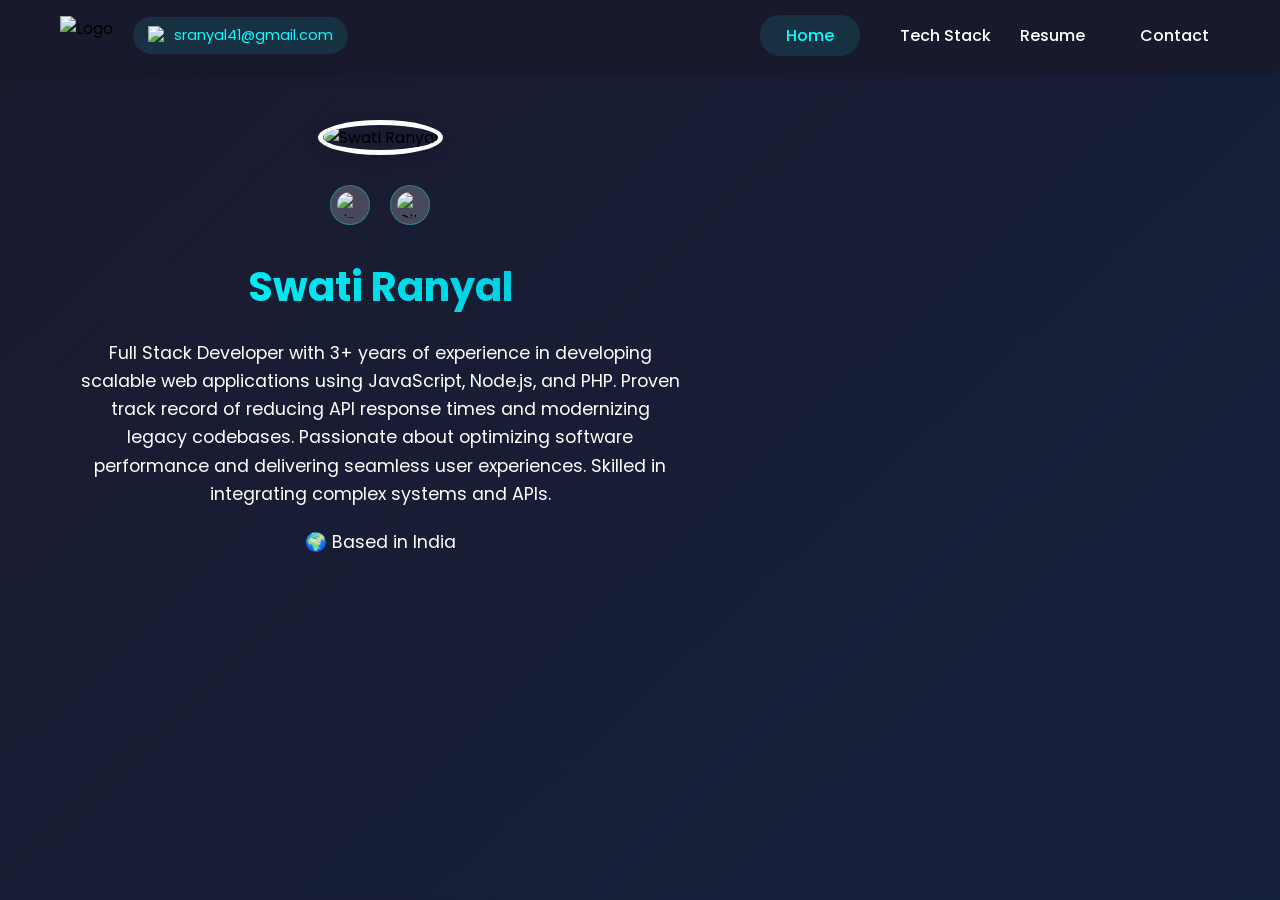
==== index.html @ 7e81e937 "Adding more page to portfolio" ====
<!DOCTYPE html>
<html lang="en">

<head>
    <meta charset="UTF-8">
    <meta name="viewport" content="width=device-width, initial-scale=1.0">
    <title>Swati Ranyal - Full Stack Developer</title>
    <script src="https://cdn.jsdelivr.net/particles.js/2.0.0/particles.min.js"></script>
    <link href="https://fonts.googleapis.com/css2?family=Poppins:wght@300;400;500;600;700&display=swap"
        rel="stylesheet">
    <style>
        * {
            margin: 0;
            padding: 0;
            box-sizing: border-box;
            font-family: 'Poppins', sans-serif;
        }

        #particles-js {
            position: fixed;
            width: 100%;
            height: 100%;
            top: 0;
            left: 0;
            z-index: -1;
            background: linear-gradient(137deg, #1a1a2e, #16213e);
        }

        .container {
            max-width: 1200px;
            margin: 0 auto;
            padding: 0 20px;
            width: 100%;
            display: flex;
            justify-content: space-between;
            align-items: center;
        }

        .header {
            display: flex;
            justify-content: space-between;
            align-items: center;
            padding: 15px 0;
            box-shadow: 0 2px 10px rgba(0,0,0,0.2);
            background: rgba(26, 26, 46, 0.95);
            position: fixed;
            width: 100%;
            top: 0;
            z-index: 1000;
            backdrop-filter: blur(10px);
        }

        .header-left {
            display: flex;
            align-items: center;
            gap: 20px;
        }

        .header-left .logo-container {
            display: flex;
            align-items: center;
        }

        .header-left .logo-container img {
            height: 40px;
            transition: transform 0.3s ease;
        }

        .header-left .logo-container img:hover {
            transform: scale(1.05);
        }

        .header-left .email-container {
            display: flex;
            align-items: center;
            gap: 10px;
            padding: 8px 15px;
            background: rgba(0, 255, 255, 0.1);
            border-radius: 20px;
            transition: all 0.3s ease;
        }

        .header-left .email-container:hover {
            background: rgba(0, 255, 255, 0.2);
        }

        .header-left .email-container p {
            color: #00ffff;
            font-size: 0.9em;
        }

        .header-right {
            display: flex;
            gap: 20px;
        }

        .header-right a {
            text-decoration: none;
            color: #ffffff;
            font-weight: 500;
            padding: 8px 20px;
            border-radius: 20px;
            transition: all 0.3s ease;
            position: relative;
            white-space: nowrap;
            width: 100px;
            text-align: center;
            font-size: 1em;
            flex: 1;
        }

        .header-right a:hover {
            color: #00ffff;
            background: rgba(0, 255, 255, 0.1);
        }

        .header-right a.active {
            color: #00ffff;
            background: rgba(0, 255, 255, 0.1);
        }

        .main-content {
            margin-top: 100px;
            display: flex;
            flex-direction: column;
            align-items: center;
            min-height: calc(100vh - 100px);
            padding: 20px;
        }

        .profile-section {
            text-align: center;
            max-width: 800px;
            margin-bottom: 50px;
        }

        .profile-image {
            width: 250px;
            height: 250px;
            border-radius: 50%;
            object-fit: cover;
            margin-bottom: 30px;
            border: 5px solid #fff;
            box-shadow: 0 5px 15px rgba(0, 0, 0, 0.1);
            transition: transform 0.3s ease;
        }

        .profile-image:hover {
            transform: scale(1.05);
        }

        .social-links {
            display: flex;
            gap: 20px;
            margin-bottom: 30px;
            justify-content: center;
        }

        .social-links img {
            width: 40px;
            height: 40px;
            cursor: pointer;
            transition: all 0.3s ease;
            padding: 8px;
            border-radius: 50%;
            border: 1px solid rgba(0, 255, 255, 0.3);
            object-fit: contain;
            background: rgba(255, 255, 255, 0.1);
        }

        /* Specific styling for LinkedIn icon */
        .social-links img[alt="LinkedIn"] {
            background: rgba(255, 255, 255, 0.2);
            padding: 6px;
        }

        /* Specific styling for GitHub icon */
        .social-links img[alt="GitHub"] {
            background: rgba(255, 255, 255, 0.2);
            padding: 6px;
        }

        .social-links img:hover {
            transform: scale(1.1);
            border-color: #00ffff;
            background: rgba(0, 255, 255, 0.2);
            box-shadow: 0 0 15px rgba(0, 255, 255, 0.3);
        }

        .bio {
            max-width: 600px;
            line-height: 1.6;
            margin: 0 auto;
        }

        .bio h1 {
            font-size: 2.5em;
            margin-bottom: 20px;
            color: #ffffff;
            background: linear-gradient(45deg, #00ffff, #00bcd4);
            -webkit-background-clip: text;
            -webkit-text-fill-color: transparent;
        }

        .bio p {
            font-size: 1.1em;
            color: #ffffff;
            margin-bottom: 20px;
        }

        .skills-section {
            width: 100%;
            max-width: 1200px;
            padding: 40px 0;
            background: rgba(26, 26, 46, 0.9);
            border-radius: 20px;
            box-shadow: 0 5px 15px rgba(0,0,0,0.2);
        }

        .skills-section h2 {
            text-align: center;
            font-size: 2em;
            margin-bottom: 30px;
            color: #ffffff;
            background: linear-gradient(45deg, #00ffff, #00bcd4);
            -webkit-background-clip: text;
            -webkit-text-fill-color: transparent;
        }

        .tech-stack-list {
            display: grid;
            grid-template-columns: repeat(auto-fit, minmax(150px, 1fr));
            gap: 20px;
            margin-top: 30px;
            padding: 0 20px;
        }

        .tech-category {
            background: rgba(255, 255, 255, 0.1);
            border-radius: 15px;
            padding: 25px;
            box-shadow: 0 5px 15px rgba(0,0,0,0.2);
            transition: all 0.3s ease;
            border: 1px solid rgba(0, 255, 255, 0.3);
        }

        .tech-category:hover {
            transform: translateY(-5px);
            border-color: #00ffff;
        }

        .tech-category h3 {
            color: #00ffff;
            font-size: 1.2em;
            margin-bottom: 20px;
            text-align: center;
            position: relative;
            padding-bottom: 10px;
        }

        .tech-item {
            display: flex;
            align-items: center;
            gap: 15px;
            padding: 12px;
            background: rgba(255, 255, 255, 0.1);
            border-radius: 10px;
            margin-bottom: 10px;
            transition: all 0.3s ease;
            border: 1px solid rgba(0, 255, 255, 0.3);
        }

        .tech-item:hover {
            transform: translateX(5px);
            border-color: #00ffff;
            background: rgba(0, 255, 255, 0.1);
        }

        .tech-item img {
            width: 30px;
            height: 30px;
            object-fit: contain;
        }

        .tech-item p {
            margin: 0;
            font-size: 0.9em;
            color: #ffffff;
            font-weight: 500;
        }

        .section-title {
            text-align: center;
            font-size: 2em;
            margin-bottom: 30px;
            color: #ffffff;
            background: linear-gradient(45deg, #00ffff, #00bcd4);
            -webkit-background-clip: text;
            -webkit-text-fill-color: transparent;
        }

        .featured-projects {
            width: 100%;
            max-width: 1200px;
            padding: 40px 0;
            margin-top: 50px;
        }

        .projects-grid {
            display: grid;
            grid-template-columns: repeat(auto-fit, minmax(300px, 1fr));
            gap: 30px;
            padding: 0 20px;
        }

        .project-card {
            background: rgba(26, 26, 46, 0.9);
            border-radius: 15px;
            overflow: hidden;
            box-shadow: 0 3px 10px rgba(0,0,0,0.2);
            transition: transform 0.3s ease;
            border: 1px solid rgba(0, 255, 255, 0.3);
        }

        .project-card:hover {
            transform: translateY(-5px);
        }

        .project-image {
            width: 100%;
            height: 200px;
            object-fit: cover;
        }

        .project-content {
            padding: 20px;
        }

        .project-content h3 {
            margin-bottom: 10px;
            color: #00ffff;
        }

        .project-content p {
            color: #ffffff;
            margin-bottom: 15px;
            font-size: 0.9em;
        }

        .project-tags {
            display: flex;
            flex-wrap: wrap;
            gap: 10px;
            margin-bottom: 15px;
        }

        .project-tag {
            background: rgba(0, 255, 255, 0.1);
            color: #00ffff;
            padding: 5px 10px;
            border-radius: 15px;
            font-size: 0.8em;
        }

        .project-links {
            display: flex;
            gap: 15px;
        }

        .project-links a {
            text-decoration: none;
            color: #00ffff;
            font-size: 0.9em;
            display: flex;
            align-items: center;
            gap: 5px;
        }

        .contact-section {
            width: 100%;
            max-width: 1200px;
            padding: 40px 0;
            margin-top: 50px;
            background: rgba(26, 26, 46, 0.9);
            border-radius: 20px;
            box-shadow: 0 5px 15px rgba(0,0,0,0.2);
        }

        .contact-form {
            max-width: 600px;
            margin: 0 auto;
            padding: 0 20px;
        }

        .form-group {
            margin-bottom: 20px;
        }

        .form-group label {
            display: block;
            margin-bottom: 5px;
            color: #ffffff;
        }

        .form-group input,
        .form-group textarea {
            width: 100%;
            padding: 10px;
            border: 1px solid rgba(0, 255, 255, 0.3);
            border-radius: 5px;
            font-family: 'Poppins', sans-serif;
            background: rgba(255, 255, 255, 0.1);
            color: #ffffff;
        }

        .form-group input:focus,
        .form-group textarea:focus {
            outline: none;
            border-color: #00ffff;
            background: rgba(255, 255, 255, 0.15);
        }

        .submit-btn {
            background: linear-gradient(45deg, #007bff, #00bcd4);
            color: white;
            border: none;
            padding: 12px 30px;
            border-radius: 25px;
            cursor: pointer;
            font-size: 1em;
            transition: transform 0.3s ease;
        }

        .submit-btn:hover {
            transform: translateY(-2px);
        }

        .resume-section {
            text-align: center;
            margin-top: 50px;
            padding: 20px;
        }

        .resume-btn {
            display: inline-flex;
            align-items: center;
            gap: 10px;
            background: linear-gradient(45deg, #00ffff, #00bcd4);
            color: #1a1a2e;
            text-decoration: none;
            padding: 12px 30px;
            border-radius: 25px;
            font-weight: 500;
            transition: transform 0.3s ease;
        }

        .resume-btn:hover {
            transform: translateY(-2px);
        }

        @media (max-width: 768px) {
            .header {
                padding: 10px 0;
            }

            .container {
                padding: 0 10px;
            }

            .header-left .email-container {
                display: none;
            }

            .header-right {
                gap: 10px;
            }

            .header-right a {
                padding: 6px 15px;
                font-size: 0.9em;
            }

            .main-content {
                flex-direction: column;
                text-align: center;
                margin-top: 80px;
            }

            .profile-section {
                padding: 20px;
            }

            .profile-image {
                width: 200px;
                height: 200px;
            }

            .social-links {
                justify-content: center;
            }

            .bio {
                margin: 0 auto;
            }

            .projects-grid {
                grid-template-columns: 1fr;
            }

            .tech-stack-list {
                grid-template-columns: repeat(auto-fit, minmax(120px, 1fr));
                gap: 15px;
            }

            .tech-category {
                padding: 15px;
            }

            .tech-item {
                padding: 8px;
            }

            .tech-item img {
                width: 25px;
                height: 25px;
            }
        }
    </style>
</head>

<body>
    <div id="particles-js"></div>

    <header class="header">
        <div class="container">
            <div class="header-left">
                <div class="logo-container">
                    <img src="images/download.jpeg" alt="Logo">
                </div>
                <div class="email-container">
                    <img src="images/chat.png" style="height: 20px;">
                    <p>sranyal41@gmail.com</p>
                </div>
            </div>
            <div class="header-right">
                <a href="./index.html" class="active">Home</a>
                <a href="./techStack.html">Tech Stack</a>
                <a href="./experience.html">Resume</a>
                <a href="./contact.html">Contact</a>
            </div>
        </div>
    </header>

    <main class="container">
        <div class="main-content">
            <div class="profile-section">
                <img src="images/swati.jpeg" alt="Swati Ranyal" class="profile-image">
                <div class="social-links">
                    <img src="images/linkedin.png"
                        onclick="window.open('https://www.linkedin.com/in/swati-ranyal-841752237', '_blank', 'noopener,noreferrer')"
                        alt="LinkedIn">
                    <img src="images/github.png"
                        onclick="window.open('https://github.com/swatiranyalsharma', '_blank', 'noopener,noreferrer')"
                        alt="GitHub">
                </div>
                <div class="bio">
                    <h1>Swati Ranyal</h1>
                    <p>Full Stack Developer with 3+ years of experience in developing scalable web applications using
                        JavaScript, Node.js, and PHP. Proven track record of reducing API response times and modernizing
                        legacy codebases. Passionate about optimizing software performance and delivering seamless user
                        experiences. Skilled in integrating complex systems and APIs.</p>
                    <p>🌍 Based in India</p>
                </div>
            </div>
        </div>
    </main>

    <script>
        particlesJS("particles-js", {
            particles: {
                number: {
                    value: 80,
                    density: {
                        enable: true,
                        value_area: 800
                    }
                },
                color: {
                    value: "#00ffff"
                },
                shape: {
                    type: "circle"
                },
                opacity: {
                    value: 0.5
                },
                size: {
                    value: 3
                },
                line_linked: {
                    enable: true,
                    distance: 150,
                    color: "#00ffff",
                    opacity: 0.2,
                    width: 1
                },
                move: {
                    enable: true,
                    speed: 2
                }
            }
        });
    </script>
</body>

</html>
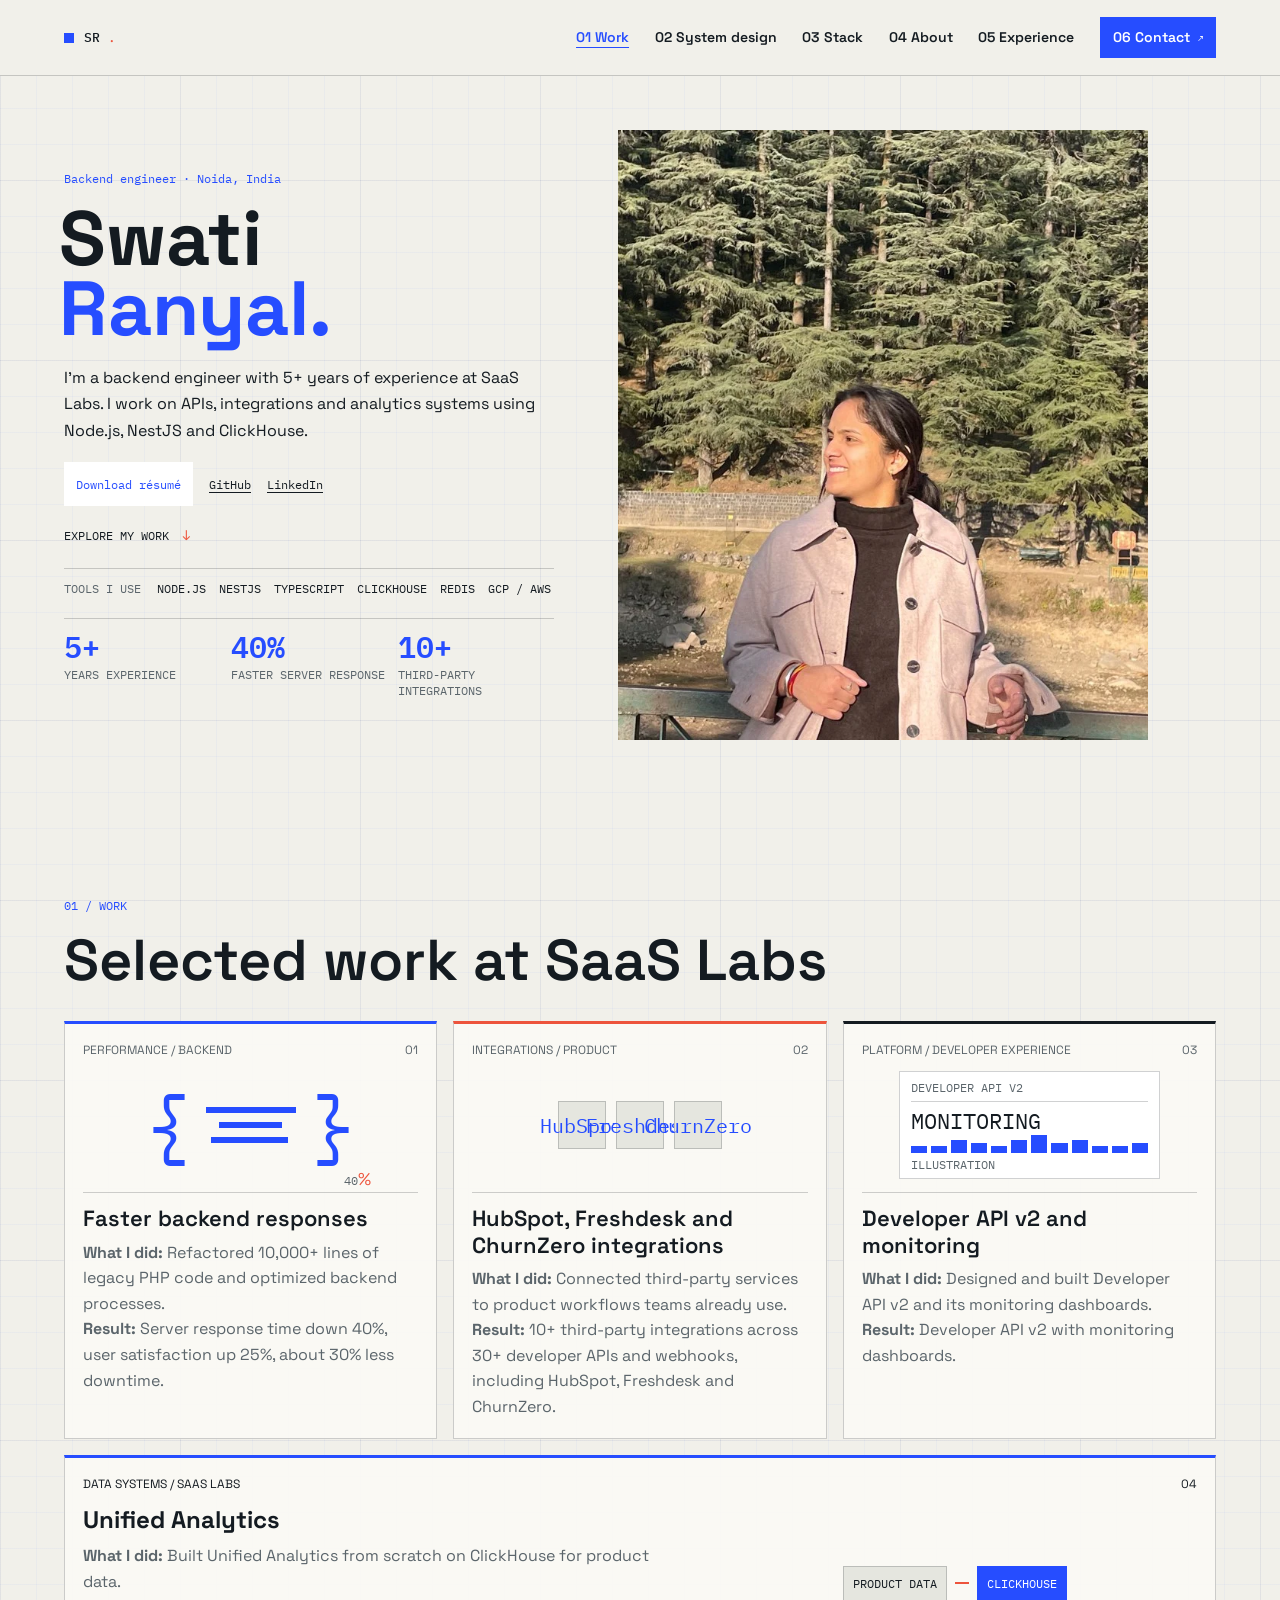
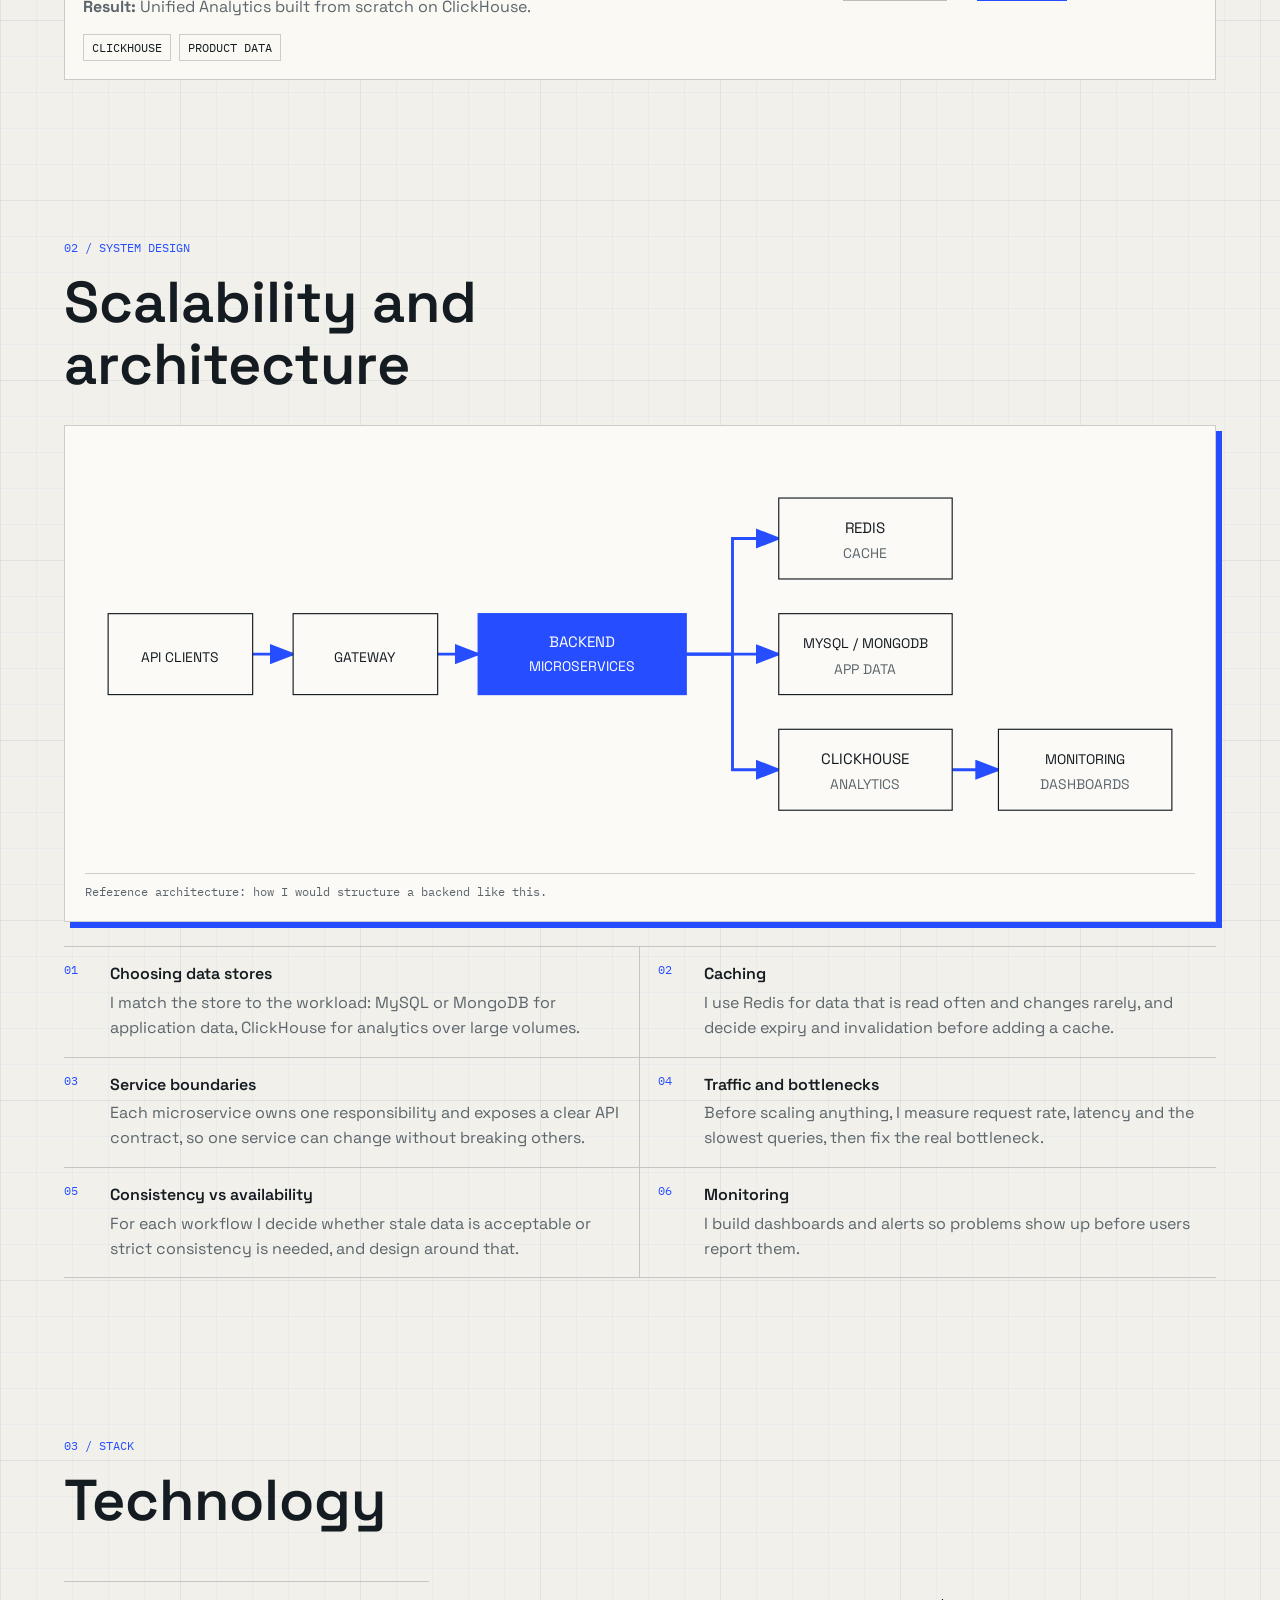
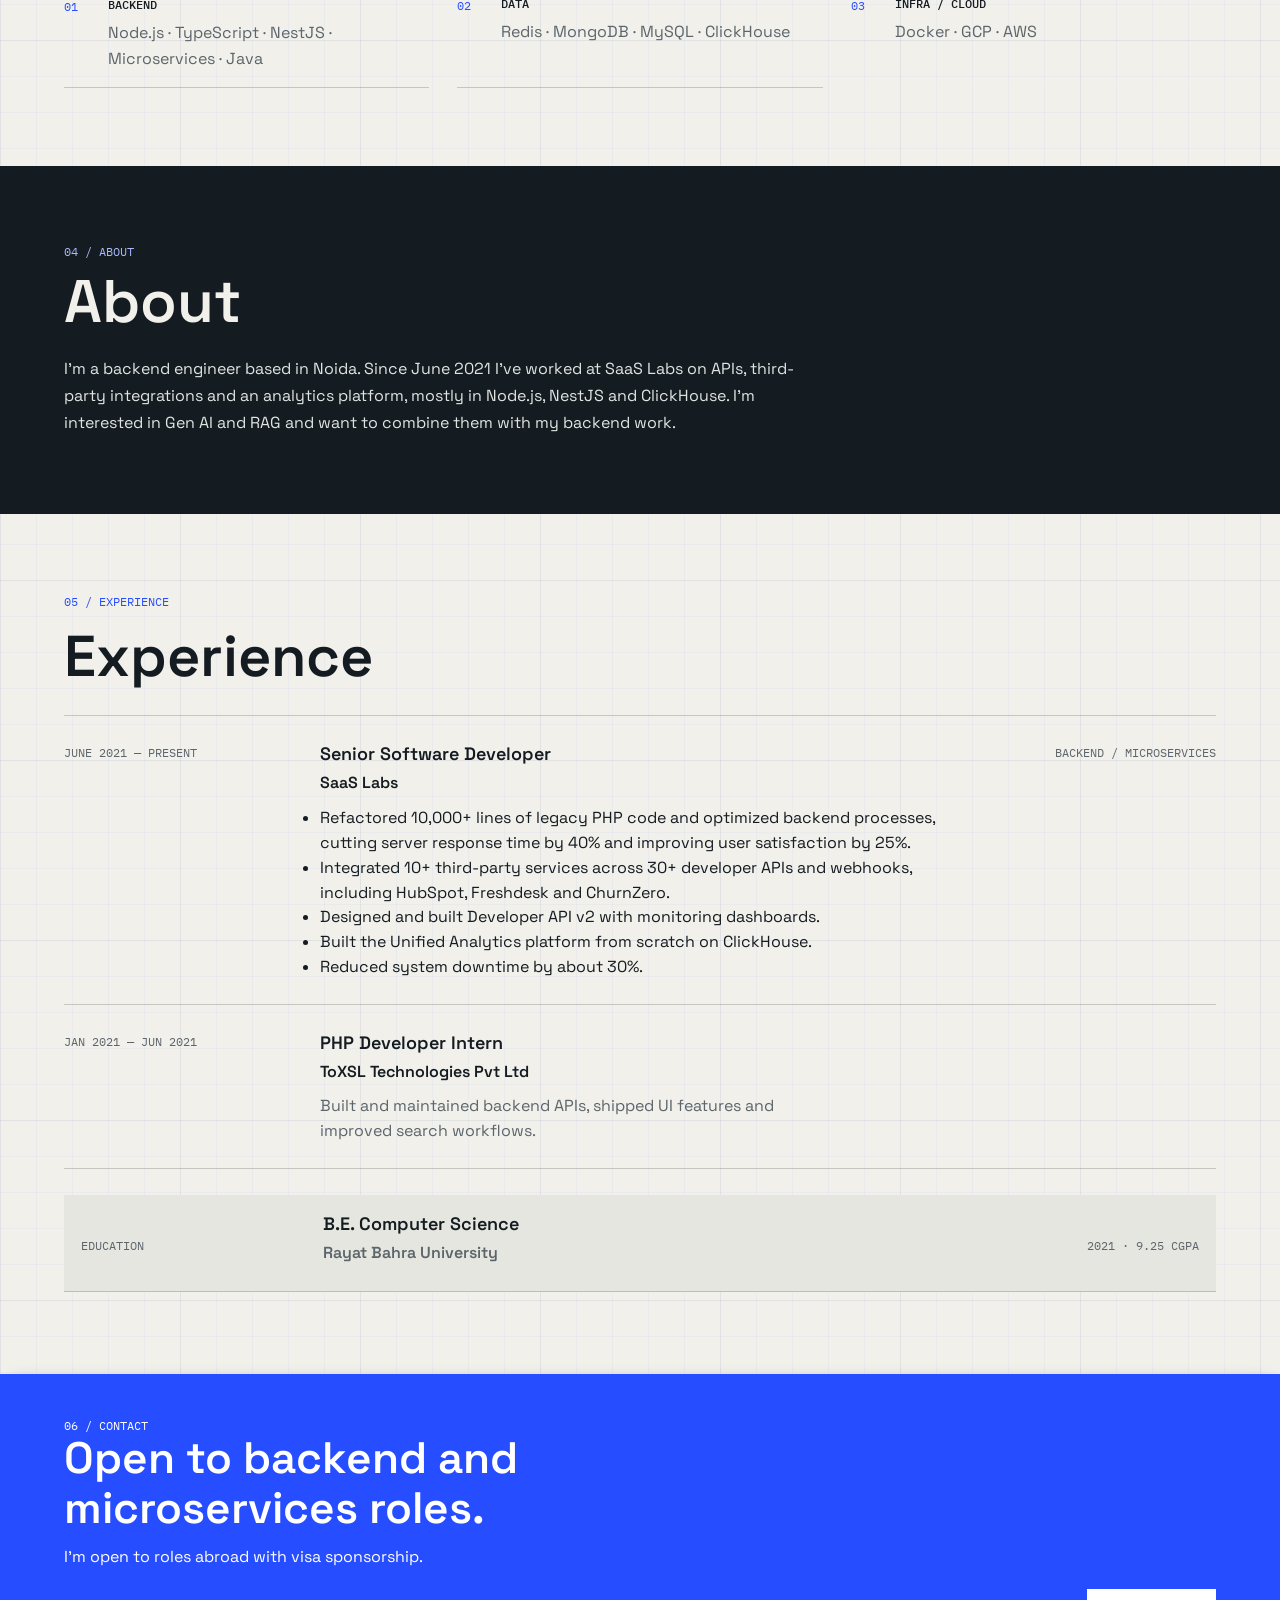
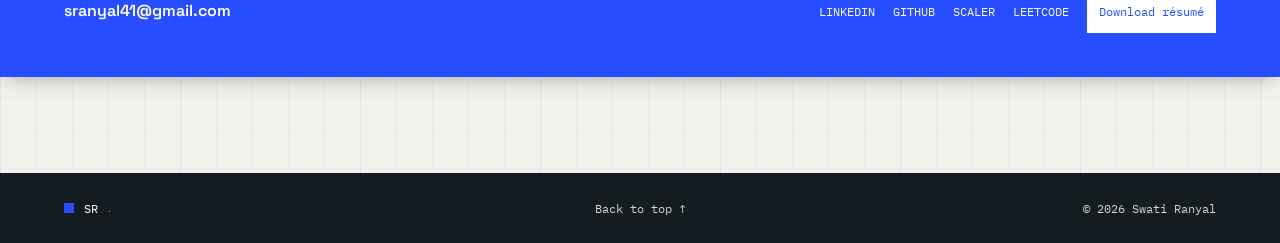
==== commit 4d599f11: "portfolio updated" ====
--- a/index.html
+++ b/index.html
@@ -4,10 +4,59 @@
 <head>
     <meta charset="UTF-8">
     <meta name="viewport" content="width=device-width, initial-scale=1.0">
-    <title>Swati Ranyal - Full Stack Developer</title>
-    <script src="https://cdn.jsdelivr.net/particles.js/2.0.0/particles.min.js"></script>
-    <link href="https://fonts.googleapis.com/css2?family=Poppins:wght@300;400;500;600;700&display=swap"
-        rel="stylesheet">
+        <title>Swati Ranyal | Backend Engineer</title>
+        <meta name="description" content="I'm a backend engineer with 5+ years of experience at SaaS Labs. I work on APIs, integrations and analytics systems using Node.js, NestJS and ClickHouse.">
+        <link rel="canonical" href="https://swatiranyalsharma.github.io/">
+        <!-- TODO: add deployed URL. -->
+        <link rel="icon" href="favicon.svg" type="image/svg+xml">
+        <meta property="og:type" content="website">
+        <meta property="og:title" content="Swati Ranyal | Backend Engineer">
+        <meta property="og:description" content="I'm a backend engineer with 5+ years of experience at SaaS Labs. I work on APIs, integrations and analytics systems using Node.js, NestJS and ClickHouse.">
+        <meta property="og:url" content="https://swatiranyalsharma.github.io/">
+        <meta property="og:image" content="https://swatiranyalsharma.github.io/og.png">
+        <meta property="og:image:width" content="800">
+        <meta property="og:image:height" content="800">
+        <meta property="og:image:alt" content="Swati Ranyal in Noida, India">
+        <meta name="twitter:card" content="summary_large_image">
+        <meta name="twitter:title" content="Swati Ranyal | Backend Engineer">
+        <meta name="twitter:description" content="Backend engineer with 5+ years of experience at SaaS Labs.">
+        <meta name="twitter:image" content="https://swatiranyalsharma.github.io/og.png">
+        <link rel="preconnect" href="https://fonts.googleapis.com">
+        <link rel="preconnect" href="https://fonts.gstatic.com" crossorigin>
+        <link href="https://fonts.googleapis.com/css2?family=IBM+Plex+Mono:wght@400;500&family=Space+Grotesk:wght@400;500;600;700&display=swap" rel="stylesheet">
+        <script type="application/ld+json">
+        {
+            "@context": "https://schema.org",
+            "@type": "Person",
+            "name": "Swati Ranyal",
+            "jobTitle": "Senior Software Developer",
+            "email": "sranyal41@gmail.com",
+            "url": "https://swatiranyalsharma.github.io/",
+            "address": {
+                "@type": "PostalAddress",
+                "addressLocality": "Noida",
+                "addressCountry": "IN"
+            },
+            "worksFor": {
+                "@type": "Organization",
+                "name": "SaaS Labs"
+            },
+            "alumniOf": {
+                "@type": "CollegeOrUniversity",
+                "name": "Rayat Bahra University"
+            },
+            "knowsAbout": [
+                "Node.js", "TypeScript", "NestJS", "Microservices", "Redis",
+                "MongoDB", "MySQL", "ClickHouse", "Docker", "GCP", "AWS", "Java"
+            ],
+            "sameAs": [
+                "https://www.linkedin.com/in/swati-ranyal/",
+                "https://github.com/swatiranyalsharma",
+                "https://www.scaler.com/academy/profile/5b6c4521b67a",
+                "https://leetcode.com/u/Swati_Ranyal/"
+            ]
+        }
+        </script>
     <style>
         * {
             margin: 0;
@@ -526,91 +575,154 @@
             }
         }
     </style>
+    <link rel="stylesheet" href="fieldnotes.css">
 </head>
 
-<body>
-    <div id="particles-js"></div>
-
-    <header class="header">
-        <div class="container">
-            <div class="header-left">
-                <div class="logo-container">
-                    <img src="images/download.jpeg" alt="Logo">
-                </div>
-                <div class="email-container">
-                    <img src="images/chat.png" style="height: 20px;">
-                    <p>sranyal41@gmail.com</p>
-                </div>
-            </div>
-            <div class="header-right">
-                <a href="./index.html" class="active">Home</a>
-                <a href="./techStack.html">Tech Stack</a>
-                <a href="./experience.html">Resume</a>
-                <a href="./contact.html">Contact</a>
-            </div>
+<body class="portfolio-page">
+    <a class="skip-link" href="#top">Skip to content</a>
+    <header class="site-header">
+        <div class="site-header-inner">
+            <a class="wordmark" href="#top" aria-label="Swati Ranyal, home">SR<span>.</span></a>
+            <nav class="site-nav" id="primary-nav" aria-label="Main navigation">
+                <a href="#work">01 Work</a>
+                <a href="#systems">02 System design</a>
+                <a href="#skills">03 Stack</a>
+                <a href="#about">04 About</a>
+                <a href="#experience">05 Experience</a>
+                <a class="nav-contact" href="#contact">06 Contact <span aria-hidden="true">↗</span></a>
+            </nav>
+            <button class="menu-toggle" type="button" aria-controls="primary-nav" aria-expanded="false" aria-label="Open navigation menu"><span class="menu-icon" aria-hidden="true"><i></i><i></i><i></i></span><span class="menu-label">Menu</span></button>
         </div>
     </header>
 
-    <main class="container">
-        <div class="main-content">
-            <div class="profile-section">
-                <img src="images/swati.jpeg" alt="Swati Ranyal" class="profile-image">
-                <div class="social-links">
-                    <img src="images/linkedin.png"
-                        onclick="window.open('https://www.linkedin.com/in/swati-ranyal-841752237', '_blank', 'noopener,noreferrer')"
-                        alt="LinkedIn">
-                    <img src="images/github.png"
-                        onclick="window.open('https://github.com/swatiranyalsharma', '_blank', 'noopener,noreferrer')"
-                        alt="GitHub">
-                </div>
-                <div class="bio">
-                    <h1>Swati Ranyal</h1>
-                    <p>Full Stack Developer with 3+ years of experience in developing scalable web applications using
-                        JavaScript, Node.js, and PHP. Proven track record of reducing API response times and modernizing
-                        legacy codebases. Passionate about optimizing software performance and delivering seamless user
-                        experiences. Skilled in integrating complex systems and APIs.</p>
-                    <p>🌍 Based in India</p>
-                </div>
+    <main id="top">
+        <section class="hero page-grid" aria-labelledby="hero-title">
+            <div class="hero-left">
+            <div class="hero-copy">
+                <p class="eyebrow hero-label">Backend engineer · Noida, India</p>
+                <h1 id="hero-title">Swati<br><span class="hero-accent">Ranyal.</span></h1>
+                <p class="hero-intro">I'm a backend engineer with 5+ years of experience at SaaS Labs. I work on APIs, integrations and analytics systems using Node.js, NestJS and ClickHouse.</p>
+                <div class="hero-profile-links"><a class="resume-button" href="./Swati_Ranyal_Resume_Backend_Java.pdf" download target="_blank" rel="noopener">Download résumé</a><a href="https://github.com/swatiranyalsharma" target="_blank" rel="noopener">GitHub</a><a href="https://www.linkedin.com/in/swati-ranyal/" target="_blank" rel="noopener">LinkedIn</a></div>
+                <!-- TODO: add resume.pdf to the site root. -->
+                <div class="hero-actions"><a class="secondary-action" href="#work">EXPLORE MY WORK <span aria-hidden="true">↓</span></a></div>
+                <div class="hero-tools"><span>TOOLS I USE</span><b>NODE.JS</b><b>NESTJS</b><b>TYPESCRIPT</b><b>CLICKHOUSE</b><b>REDIS</b><b>GCP / AWS</b></div>
+                <div class="hero-index" aria-label="Experience and results"><div><strong>5+</strong><span>YEARS EXPERIENCE</span></div><div><strong>40%</strong><span>FASTER SERVER RESPONSE</span></div><div><strong>10+</strong><span>THIRD-PARTY INTEGRATIONS</span></div></div>
             </div>
-        </div>
+            </div>
+            <div class="hero-aside">
+            <div class="hero-visual">
+                <picture>
+                    <source srcset="images/swati.webp" type="image/webp">
+                    <img class="portrait" src="images/swati.jpeg" alt="Swati Ranyal" width="800" height="800" fetchpriority="high" decoding="async">
+                </picture>
+            </div>
+            </div>
+        </section>
+
+        <section class="work-section section-wrap" id="work">
+            <div class="section-heading"><div><p class="eyebrow">01 / WORK</p><h2>Selected work at SaaS Labs</h2></div></div>
+            <div class="work-grid">
+                <article class="work-card work-card--lime">
+                    <div class="card-topline"><span>PERFORMANCE / BACKEND</span><span>01</span></div>
+                    <div class="api-art" aria-hidden="true"><span class="api-bracket">{</span><span class="api-lines"><i></i><i></i><i></i></span><span class="api-bracket">}</span><span class="api-speed">40<span>%</span></span></div>
+                    <div class="work-card-copy"><h3>Faster backend responses</h3><p><strong>What I did:</strong> Refactored 10,000+ lines of legacy PHP code and optimized backend processes.</p><p><strong>Result:</strong> Server response time down 40%, user satisfaction up 25%, about 30% less downtime.</p></div>
+                    <!-- TODO: add the specific problem statement. -->
+                    <!-- TODO: add real scale numbers (requests/sec, data volume, latency before/after, number of services). -->
+                </article>
+                <article class="work-card work-card--coral">
+                    <div class="card-topline"><span>INTEGRATIONS / PRODUCT</span><span>02</span></div>
+                    <div class="integration-art" aria-label="HubSpot, Freshdesk and ChurnZero"><span class="integration-chip">HubSpot</span><span class="integration-chip">Freshdesk</span><span class="integration-chip">ChurnZero</span></div>
+                    <div class="work-card-copy"><h3>HubSpot, Freshdesk and ChurnZero integrations</h3><p><strong>What I did:</strong> Connected third-party services to product workflows teams already use.</p><p><strong>Result:</strong> 10+ third-party integrations across 30+ developer APIs and webhooks, including HubSpot, Freshdesk and ChurnZero.</p></div>
+                    <!-- TODO: add the specific problem statement. -->
+                    <!-- TODO: add real scale numbers (requests/sec, data volume, latency before/after, number of services). -->
+                </article>
+                <article class="work-card work-card--ink">
+                    <div class="card-topline"><span>PLATFORM / DEVELOPER EXPERIENCE</span><span>03</span></div>
+                    <div class="monitor-art" aria-hidden="true"><div class="monitor-window"><span>DEVELOPER API V2</span><b>MONITORING</b><div class="monitor-bars"><i></i><i></i><i></i><i></i><i></i><i></i><i></i><i></i><i></i><i></i><i></i><i></i></div><small>ILLUSTRATION</small></div></div>
+                    <div class="work-card-copy"><h3>Developer API v2 and monitoring</h3><p><strong>What I did:</strong> Designed and built Developer API v2 and its monitoring dashboards.</p><p><strong>Result:</strong> Developer API v2 with monitoring dashboards.</p></div>
+                    <!-- TODO: add the specific problem statement. -->
+                    <!-- TODO: add real scale numbers (requests/sec, data volume, latency before/after, number of services). -->
+                </article>
+                <article class="featured-project">
+                    <div class="featured-head"><span>DATA SYSTEMS / SAAS LABS</span><span>04</span></div>
+                    <div class="featured-copy"><h3>Unified Analytics</h3><p><strong>What I did:</strong> Built Unified Analytics from scratch on ClickHouse for product data.</p><p><strong>Result:</strong> Unified Analytics built from scratch on ClickHouse.</p><div class="work-tags"><span>CLICKHOUSE</span><span>PRODUCT DATA</span></div></div>
+                    <div class="analytics-flow" aria-label="Illustration of product data and ClickHouse"><span>PRODUCT DATA</span><i></i><b>CLICKHOUSE</b></div>
+                    <!-- TODO: add the specific problem statement. -->
+                    <!-- TODO: add real scale numbers (requests/sec, data volume, latency before/after, number of services). -->
+                </article>
+            </div>
+        </section>
+
+        <section class="architecture-section section-wrap" id="systems" aria-labelledby="systems-title">
+            <div class="section-heading"><div><p class="eyebrow">02 / SYSTEM DESIGN</p><h2 id="systems-title">Scalability and architecture</h2></div></div>
+            <figure class="architecture-figure">
+                <svg class="architecture-diagram" viewBox="0 0 960 360" role="img" aria-labelledby="architecture-title architecture-desc">
+                    <title id="architecture-title">Reference backend system design</title>
+                    <desc id="architecture-desc">API clients pass through a gateway to backend microservices. Services connect to Redis, MySQL or MongoDB, and ClickHouse; ClickHouse feeds monitoring dashboards. Reference architecture, not a confirmed production topology.</desc>
+                    <defs><marker id="system-arrow" markerWidth="9" markerHeight="7" refX="8" refY="3.5" orient="auto"><path d="M0 0 L9 3.5 L0 7 Z" fill="#264dff"/></marker></defs>
+                    <g class="architecture-wide">
+                        <g fill="none" stroke="#264dff" stroke-width="2.5" marker-end="url(#system-arrow)"><path d="M145 180 H180"/><path d="M305 180 H340"/><path d="M520 180 H560 V80 H600"/><path d="M520 180 H600"/><path d="M520 180 H560 V280 H600"/><path d="M750 280 H790"/></g>
+                        <g font-family="IBM Plex Mono, monospace" text-anchor="middle">
+                            <rect x="20" y="145" width="125" height="70" fill="#fbfaf6" stroke="#141b21"/><text x="82" y="187" fill="#141b21" font-size="12">API CLIENTS</text>
+                            <rect x="180" y="145" width="125" height="70" fill="#fbfaf6" stroke="#141b21"/><text x="242" y="187" fill="#141b21" font-size="12">GATEWAY</text>
+                            <rect x="340" y="145" width="180" height="70" fill="#264dff" stroke="#264dff"/><text x="430" y="174" fill="#fff" font-size="13">BACKEND</text><text x="430" y="195" fill="#fff" font-size="12">MICROSERVICES</text>
+                            <rect x="600" y="45" width="150" height="70" fill="#fbfaf6" stroke="#141b21"/><text x="675" y="75" fill="#141b21" font-size="13">REDIS</text><text x="675" y="97" fill="#5b656b" font-size="12">CACHE</text>
+                            <rect x="600" y="145" width="150" height="70" fill="#fbfaf6" stroke="#141b21"/><text x="675" y="175" fill="#141b21" font-size="12">MYSQL / MONGODB</text><text x="675" y="197" fill="#5b656b" font-size="12">APP DATA</text>
+                            <rect x="600" y="245" width="150" height="70" fill="#fbfaf6" stroke="#141b21"/><text x="675" y="275" fill="#141b21" font-size="13">CLICKHOUSE</text><text x="675" y="297" fill="#5b656b" font-size="12">ANALYTICS</text>
+                            <rect x="790" y="245" width="150" height="70" fill="#fbfaf6" stroke="#141b21"/><text x="865" y="275" fill="#141b21" font-size="12">MONITORING</text><text x="865" y="297" fill="#5b656b" font-size="12">DASHBOARDS</text>
+                        </g>
+                    </g>
+                    <g class="architecture-compact" font-family="IBM Plex Mono, monospace" text-anchor="middle">
+                        <g fill="none" stroke="#264dff" stroke-width="3" marker-end="url(#system-arrow)"><path d="M460 40 H500"/><path d="M720 82 V90 H480 V92"/><path d="M480 162 V170 H240 V174"/><path d="M480 170 H720 V174"/><path d="M480 162 V250 H240 V256"/><path d="M460 291 H500"/></g>
+                        <rect x="20" y="10" width="440" height="72" fill="#fbfaf6" stroke="#141b21" stroke-width="2"/><text x="240" y="55" fill="#141b21" font-size="38">API CLIENTS</text>
+                        <rect x="500" y="10" width="440" height="72" fill="#fbfaf6" stroke="#141b21" stroke-width="2"/><text x="720" y="55" fill="#141b21" font-size="38">GATEWAY</text>
+                        <rect x="20" y="92" width="920" height="70" fill="#264dff" stroke="#264dff"/><text x="480" y="137" fill="#fff" font-size="38">BACKEND MICROSERVICES</text>
+                        <rect x="20" y="174" width="440" height="76" fill="#fbfaf6" stroke="#141b21" stroke-width="2"/><text x="240" y="208" fill="#141b21" font-size="38">REDIS</text><text x="240" y="236" fill="#5b656b" font-size="34">CACHE</text>
+                        <rect x="500" y="174" width="440" height="76" fill="#fbfaf6" stroke="#141b21" stroke-width="2"/><text x="720" y="208" fill="#141b21" font-size="38">MYSQL / MONGODB</text><text x="720" y="236" fill="#5b656b" font-size="34">APP DATA</text>
+                        <rect x="20" y="256" width="440" height="76" fill="#fbfaf6" stroke="#141b21" stroke-width="2"/><text x="240" y="289" fill="#141b21" font-size="38">CLICKHOUSE</text><text x="240" y="317" fill="#5b656b" font-size="34">ANALYTICS</text>
+                        <rect x="500" y="256" width="440" height="76" fill="#fbfaf6" stroke="#141b21" stroke-width="2"/><text x="720" y="289" fill="#141b21" font-size="34">MONITORING</text><text x="720" y="317" fill="#5b656b" font-size="34">DASHBOARDS</text>
+                    </g>
+                </svg>
+                <figcaption>Reference architecture: how I would structure a backend like this.</figcaption>
+            </figure>
+            <div class="architecture-notes">
+                <article><span>01</span><h3>Choosing data stores</h3><p>I match the store to the workload: MySQL or MongoDB for application data, ClickHouse for analytics over large volumes.</p></article>
+                <article><span>02</span><h3>Caching</h3><p>I use Redis for data that is read often and changes rarely, and decide expiry and invalidation before adding a cache.</p></article>
+                <article><span>03</span><h3>Service boundaries</h3><p>Each microservice owns one responsibility and exposes a clear API contract, so one service can change without breaking others.</p></article>
+                <article><span>04</span><h3>Traffic and bottlenecks</h3><p>Before scaling anything, I measure request rate, latency and the slowest queries, then fix the real bottleneck.</p></article>
+                <article><span>05</span><h3>Consistency vs availability</h3><p>For each workflow I decide whether stale data is acceptable or strict consistency is needed, and design around that.</p></article>
+                <article><span>06</span><h3>Monitoring</h3><p>I build dashboards and alerts so problems show up before users report them.</p></article>
+            </div>
+            <!-- TODO: add real scale numbers: requests/sec, data volume, latency before/after, number of services. -->
+        </section>
+
+        <section class="stack-section section-wrap" id="skills">
+            <div class="section-heading"><div><p class="eyebrow">03 / STACK</p><h2>Technology</h2></div></div>
+            <div class="stack-categories">
+                <article class="stack-row"><span class="stack-index">01</span><div><h3>BACKEND</h3><p>Node.js · TypeScript · NestJS · Microservices · Java</p></div></article>
+                <article class="stack-row"><span class="stack-index">02</span><div><h3>DATA</h3><p>Redis · MongoDB · MySQL · ClickHouse</p></div></article>
+                <article class="stack-row"><span class="stack-index">03</span><div><h3>INFRA / CLOUD</h3><p>Docker · GCP · AWS</p></div></article>
+            </div>
+        </section>
+
+        <section class="about-section" id="about">
+            <div class="about-inner page-shell"><p class="eyebrow">04 / ABOUT</p><h2>About</h2><p>I'm a backend engineer based in Noida. Since June 2021 I've worked at SaaS Labs on APIs, third-party integrations and an analytics platform, mostly in Node.js, NestJS and ClickHouse. I'm interested in Gen AI and RAG and want to combine them with my backend work.</p></div>
+        </section>
+
+        <section class="experience-section section-wrap" id="experience">
+            <div class="section-heading experience-heading"><div><p class="eyebrow">05 / EXPERIENCE</p><h2>Experience</h2></div></div>
+            <div class="timeline">
+                <article class="timeline-item"><div class="timeline-date">JUNE 2021 — PRESENT</div><div class="timeline-main"><h3>Senior Software Developer</h3><p class="timeline-company">SaaS Labs</p><ul class="experience-points"><li>Refactored 10,000+ lines of legacy PHP code and optimized backend processes, cutting server response time by 40% and improving user satisfaction by 25%.</li><li>Integrated 10+ third-party services across 30+ developer APIs and webhooks, including HubSpot, Freshdesk and ChurnZero.</li><li>Designed and built Developer API v2 with monitoring dashboards.</li><li>Built the Unified Analytics platform from scratch on ClickHouse.</li><li>Reduced system downtime by about 30%.</li></ul></div><div class="timeline-tag">BACKEND / MICROSERVICES</div></article>
+                <article class="timeline-item"><div class="timeline-date">JAN 2021 — JUN 2021</div><div class="timeline-main"><h3>PHP Developer Intern</h3><p class="timeline-company">ToXSL Technologies Pvt Ltd</p><p>Built and maintained backend APIs, shipped UI features and improved search workflows.</p></div><div class="timeline-tag"></div></article>
+            </div>
+            <div class="timeline-item education-row"><div class="timeline-date">EDUCATION</div><div class="timeline-main"><h3>B.E. Computer Science</h3><p class="timeline-company">Rayat Bahra University</p></div><div class="timeline-tag">2021 · 9.25 CGPA</div></div>
+        </section>
+
+        <section class="contact-section" id="contact"><div class="contact-inner"><p class="eyebrow">06 / CONTACT</p><h2>Open to backend and microservices roles.</h2><p class="contact-open">I’m open to roles abroad with visa sponsorship.</p><div class="contact-bottom"><a class="contact-cta" href="mailto:sranyal41@gmail.com">sranyal41@gmail.com</a><div class="social-list"><a href="https://www.linkedin.com/in/swati-ranyal/" target="_blank" rel="noopener">LINKEDIN</a><a href="https://github.com/swatiranyalsharma" target="_blank" rel="noopener">GITHUB</a><a href="https://www.scaler.com/academy/profile/5b6c4521b67a" target="_blank" rel="noopener">SCALER</a><a href="https://leetcode.com/u/Swati_Ranyal/" target="_blank" rel="noopener">LEETCODE</a><a class="resume-button" href="./Swati_Ranyal_Resume_Backend_Java.pdf" download target="_blank" rel="noopener">Download résumé</a></div></div><!-- TODO: add resume.pdf to the site root. --></div></section>
     </main>
 
-    <script>
-        particlesJS("particles-js", {
-            particles: {
-                number: {
-                    value: 80,
-                    density: {
-                        enable: true,
-                        value_area: 800
-                    }
-                },
-                color: {
-                    value: "#00ffff"
-                },
-                shape: {
-                    type: "circle"
-                },
-                opacity: {
-                    value: 0.5
-                },
-                size: {
-                    value: 3
-                },
-                line_linked: {
-                    enable: true,
-                    distance: 150,
-                    color: "#00ffff",
-                    opacity: 0.2,
-                    width: 1
-                },
-                move: {
-                    enable: true,
-                    speed: 2
-                }
-            }
-        });
-    </script>
+    <footer class="site-footer"><div class="site-footer-inner"><a class="wordmark" href="#top" aria-label="Swati Ranyal, back to top">SR<span>.</span></a><a class="footer-top" href="#top">Back to top ↑</a><span>© 2026 Swati Ranyal</span></div></footer>
+    <script src="portfolio.js" defer></script>
 </body>
 
 </html>
--- a/fieldnotes.css
+++ b/fieldnotes.css
@@ -0,0 +1,693 @@
+:root {
+    color-scheme: light;
+    --paper: #f1f0ea;
+    --paper-deep: #e5e6df;
+    --ink: #141b21;
+    --muted: #5b656b;
+    --rule: rgba(20, 27, 33, .2);
+    --blue: #264dff;
+    --red: #ed543c;
+    --mono: 'IBM Plex Mono', monospace;
+    --sans: 'Space Grotesk', sans-serif;
+}
+* { box-sizing: border-box; font-family: var(--sans); margin: 0; padding: 0; }
+html { scroll-behavior: smooth; scroll-padding-top: 86px; }
+body.portfolio-page {
+    background-color: var(--paper);
+    background-image:
+        linear-gradient(rgba(38, 77, 255, .035) 1px, transparent 1px),
+        linear-gradient(90deg, rgba(38, 77, 255, .035) 1px, transparent 1px),
+        linear-gradient(rgba(20, 27, 33, .045) 1px, transparent 1px),
+        linear-gradient(90deg, rgba(20, 27, 33, .045) 1px, transparent 1px);
+    background-size: 36px 36px, 36px 36px, 180px 180px, 180px 180px;
+    color: var(--ink);
+    font-size: 14px;
+    line-height: 1.55;
+    overflow-x: hidden;
+}
+body.portfolio-page #particles-js { display: none; }
+body.portfolio-page a { color: inherit; }
+body.portfolio-page ::selection { background: var(--blue); color: white; }
+a:focus-visible, button:focus-visible, input:focus-visible { outline: 2px solid var(--red); outline-offset: 3px; }
+.site-header { align-items: center; background: rgba(241, 240, 234, .95); border-bottom: 1px solid var(--rule); display: flex; height: 76px; justify-content: space-between; padding: 0 max(5vw, 22px); position: sticky; top: 0; z-index: 10; }
+.wordmark { align-items: center; display: inline-flex; font: 500 13px var(--mono); gap: 10px; text-decoration: none; }
+.wordmark::before { background: var(--blue); content: ''; height: 10px; width: 10px; }
+.wordmark span { color: var(--red); }
+.site-nav { align-items: center; display: flex; gap: clamp(16px, 2.8vw, 39px); }
+.site-nav a { font-size: 12px; font-weight: 600; text-decoration: none; }
+.site-nav a:hover, .social-list a:hover { color: var(--blue); }
+.site-nav a span { color: var(--muted); font: 9px var(--mono); margin-left: 4px; }
+.site-nav .nav-contact { background: var(--blue); color: white; padding: 10px 13px; }
+.site-nav .nav-contact span { color: white; }
+.page-grid, .section-wrap { margin-left: auto; margin-right: auto; max-width: 1360px; padding-left: max(5vw, 22px); padding-right: max(5vw, 22px); }
+.hero { align-items: center; display: grid; gap: 8vw; grid-template-columns: 1fr .72fr; min-height: 620px; padding-bottom: 56px; padding-top: 56px; position: relative; }
+.hero-copy { max-width: 660px; }
+.eyebrow { color: var(--blue); font: 10px var(--mono); }
+.status-dot { background: var(--red); display: inline-block; height: 8px; margin-right: 8px; width: 8px; }
+.hero-location { color: var(--muted); }
+.hero h1 { font: 700 clamp(64px, 8vw, 104px)/.91 var(--sans); margin: 23px 0 21px -5px; }
+.hero-accent { color: var(--blue); }
+.hero-intro { font-size: 15px; line-height: 1.75; margin: 0; max-width: 505px; }
+.focus-tags { display: flex; flex-wrap: wrap; gap: 7px; margin-top: 21px; }
+.focus-tags span { border: 1px solid var(--rule); font-size: 10px; font-weight: 600; padding: 6px 9px; }
+.hero-actions { align-items: center; display: flex; gap: 23px; margin-top: 23px; }
+.primary-action { align-items: center; background: var(--blue); color: white !important; display: inline-flex; font: 10px var(--mono); gap: 18px; padding: 13px 15px; text-decoration: none; transition: background .2s, transform .2s; }
+.primary-action:hover { background: var(--ink); transform: translateY(-2px); }
+.primary-action span { font-size: 15px; }
+.secondary-action { font: 9px var(--mono); text-decoration: none; }
+.secondary-action span { color: var(--red); font-size: 14px; margin-left: 6px; }
+.hero-tools { align-items: center; border-top: 1px solid var(--rule); display: flex; flex-wrap: wrap; gap: 14px; margin-top: 29px; max-width: 520px; padding-top: 12px; }
+.hero-tools span { color: var(--muted); font: 8px var(--mono); margin-right: 3px; }
+.hero-tools b { font: 9px var(--mono); }
+.hero-index { border-top: 1px solid var(--rule); display: grid; grid-template-columns: repeat(3, 1fr); margin-top: 23px; max-width: 520px; padding-top: 13px; }
+.hero-index div { display: flex; flex-direction: column; gap: 1px; }
+.hero-index strong { color: var(--blue); font: 600 25px/.95 var(--mono); }
+.hero-index span { color: var(--muted); font: 7px var(--mono); margin-top: 5px; }
+.hero-visual { background: var(--paper-deep); height: min(44vw, 505px); justify-self: end; max-height: 505px; max-width: 405px; min-height: 410px; overflow: hidden; position: relative; width: 100%; }
+.portrait { height: 100%; inset: 0; object-fit: cover; object-position: 52% 48%; position: absolute; width: 100%; }
+.hero-visual::after { border: 1px solid rgba(20, 27, 33, .35); content: ''; inset: 10px; pointer-events: none; position: absolute; }
+.portrait-label { align-items: flex-end; bottom: 22px; color: white; display: flex; font: 11px/1.35 var(--mono); justify-content: space-between; left: 23px; position: absolute; right: 24px; text-shadow: 0 1px 8px rgba(0, 0, 0, .8); z-index: 1; }
+.label-star { color: #fff; font-size: 24px; }
+.visual-index { background: var(--paper); bottom: -1px; color: var(--muted); font: 7px var(--mono); padding: 4px 7px; position: absolute; right: 0; z-index: 2; }
+.section-wrap { padding-bottom: 105px; padding-top: 105px; }
+.section-heading { align-items: flex-end; display: flex; justify-content: space-between; margin-bottom: 35px; }
+.section-heading h2, .contact-inner h2 { font: 600 clamp(40px, 5.2vw, 70px)/1.02 var(--sans); margin-top: 16px; }
+.section-heading h2 span { color: var(--blue); }
+.section-aside { color: var(--muted); font-size: 12px; max-width: 270px; padding-bottom: 4px; }
+.work-section { padding-top: 105px; }
+.work-grid { display: grid; gap: 13px; grid-template-columns: repeat(3, 1fr); }
+.work-card { background: rgba(251, 250, 246, .78); border: 1px solid var(--rule); min-height: 355px; overflow: hidden; padding: 17px 17px 21px; position: relative; transition: border-color .2s, transform .2s; }
+.work-card:hover { border-color: var(--blue); transform: translateY(-4px); }
+.work-card--lime { border-top: 3px solid var(--blue); }
+.work-card--coral { border-top: 3px solid var(--red); }
+.work-card--ink { border-top: 3px solid var(--ink); }
+.card-topline { color: var(--muted); display: flex; font: 8px var(--mono); justify-content: space-between; }
+.api-art, .integration-art, .monitor-art { align-items: center; display: flex; height: 134px; justify-content: center; position: relative; }
+.api-bracket { color: var(--blue); font: 80px/.8 var(--mono); }
+.api-lines { display: grid; gap: 9px; margin: 0 13px; width: 90px; }
+.api-lines i { background: var(--blue); display: block; height: 6px; }
+.api-lines i:nth-child(2) { margin-left: 13px; width: 70%; }
+.api-lines i:nth-child(3) { margin-left: 5px; width: 86%; }
+.api-speed { bottom: 2px; color: var(--muted); font: 9px var(--mono); position: absolute; right: 14%; }
+.api-speed span { color: var(--red); font-size: 17px; }
+.integration-art { gap: 10px; }
+.integration-art > span { align-items: center; background: var(--paper-deep); border: 1px solid var(--rule); color: var(--blue); display: flex; font: 20px var(--mono); height: 48px; justify-content: center; width: 48px; }
+.integration-art > i { color: var(--red); font: 18px var(--mono); font-style: normal; }
+.integration-art b { bottom: 5px; color: var(--muted); font: 8px var(--mono); left: 50%; position: absolute; transform: translateX(-50%); white-space: nowrap; }
+.monitor-window { background: #fff; border: 1px solid var(--rule); height: 108px; padding: 8px 11px; width: 78%; }
+.monitor-window > span { border-bottom: 1px solid var(--rule); color: var(--muted); display: block; font: 7px var(--mono); padding-bottom: 6px; }
+.monitor-window > span i { color: var(--blue); float: right; font-style: normal; }
+.monitor-window > b { color: var(--ink); display: block; font: 22px var(--mono); margin-top: 4px; }
+.monitor-window > b em { color: var(--blue); font: 8px var(--mono); }
+.monitor-bars { align-items: flex-end; display: flex; gap: 4px; height: 18px; }
+.monitor-bars i { background: var(--blue); flex: 1; height: 38%; }
+.monitor-bars i:nth-child(3n) { height: 75%; }
+.monitor-bars i:nth-child(4n) { height: 55%; }
+.monitor-bars i:nth-child(7n) { height: 100%; }
+.monitor-window small { color: var(--muted); display: block; font: 5px var(--mono); margin-top: 4px; }
+.work-card-copy { border-top: 1px solid var(--rule); padding-top: 12px; }
+.work-card-copy h3 { font: 600 22px/1.12 var(--sans); margin: 0 0 8px; }
+.work-card-copy p { color: var(--muted); font-size: 11px; line-height: 1.6; max-width: 280px; }
+.work-footnote { color: var(--muted); font: 8px var(--mono); margin-top: 13px; text-align: right; }
+.about-section { background: var(--ink); color: var(--paper); }
+.about-layout { display: grid; gap: 9vw; grid-template-columns: .8fr 1.2fr; padding-bottom: 100px; padding-top: 100px; }
+.about-title h2 { font: 600 clamp(44px, 5.7vw, 74px)/1 var(--sans); margin-top: 22px; }
+.about-title h2 span { color: #8ba2ff; }
+.about-title .eyebrow { color: #8ba2ff; }
+.about-details { padding-top: 33px; }
+.about-lede { color: white; font-size: clamp(20px, 2.5vw, 29px); font-weight: 500; line-height: 1.3; margin-bottom: 15px; max-width: 570px; }
+.about-details > p:nth-child(2) { color: #bec5c5; font-size: 12px; line-height: 1.8; max-width: 540px; }
+.skill-block { border-bottom: 1px solid rgba(241, 240, 234, .22); border-top: 1px solid rgba(241, 240, 234, .22); margin-top: 27px; padding: 13px 0 17px; }
+.skill-heading { color: #8ba2ff; display: flex; font: 8px var(--mono); justify-content: space-between; margin-bottom: 13px; }
+.skill-list { display: flex; flex-wrap: wrap; gap: 7px 15px; }
+.skill-list span { color: white; font-size: 11px; }
+.text-link { color: white !important; display: inline-block; font: 9px var(--mono); margin-top: 18px; text-decoration: none; }
+.text-link span { color: #8ba2ff; margin-left: 8px; }
+.experience-section { padding-top: 110px; }
+.experience-heading { margin-bottom: 32px; }
+.experience-heading h2 span { color: var(--blue); }
+.timeline { border-top: 1px solid var(--rule); }
+.timeline-item { align-items: start; border-bottom: 1px solid var(--rule); display: grid; gap: 22px; grid-template-columns: .8fr 2fr .9fr; padding: 24px 0; }
+.timeline-date, .timeline-tag { color: var(--muted); font: 8px var(--mono); padding-top: 5px; }
+.timeline-main h3 { font-size: 17px; font-weight: 600; }
+.timeline-company { font-size: 11px; font-weight: 600; margin: 3px 0 10px; }
+.timeline-company span { color: var(--red); }
+.timeline-main > p:last-child { color: var(--muted); font-size: 11px; max-width: 470px; }
+.timeline-tag { justify-self: end; }
+.education-row { align-items: center; background: var(--paper-deep); display: grid; font-size: 10px; gap: 10px; grid-template-columns: .65fr 1.15fr 1.4fr .5fr; margin-top: 26px; padding: 15px 17px; }
+.education-row span:first-child, .education-row span:nth-child(3) { color: var(--muted); font: 8px var(--mono); }
+.education-row b { font: 9px var(--mono); justify-self: end; }
+.contact-section { background: var(--blue); color: white; overflow: hidden; }
+.contact-inner { margin: 0 auto; max-width: 1360px; min-height: 370px; padding: 70px max(5vw, 22px) 44px; position: relative; }
+.contact-inner .eyebrow { color: white; }
+.contact-inner h2 { font-size: clamp(49px, 7vw, 85px); margin: 22px 0 31px; position: relative; z-index: 1; }
+.contact-inner h2 span { color: #ffc5a2; }
+.contact-bottom { align-items: end; display: flex; gap: 30px; justify-content: space-between; max-width: 900px; position: relative; z-index: 1; }
+.contact-cta { border-bottom: 1px solid white; color: white !important; font-size: 15px; font-weight: 600; padding-bottom: 7px; text-decoration: none; }
+.contact-cta span { margin-left: 12px; }
+.social-list { display: flex; flex-wrap: wrap; gap: 19px; }
+.social-list a { color: white; font: 8px var(--mono); text-decoration: none; }
+.contact-mark { color: rgba(255, 255, 255, .09); font: 290px/.8 var(--sans); position: absolute; right: 4vw; top: 49px; }
+.site-footer { align-items: center; background: var(--ink); color: #d4d9d6; display: flex; justify-content: space-between; padding: 16px max(5vw, 22px); }
+.site-footer .wordmark { color: white; }
+.site-footer > span, .site-footer > a:last-of-type { font: 7px var(--mono); text-decoration: none; }
+
+/* Readable type scale and layout fixes for the existing portfolio components. */
+body.portfolio-page { font-size: 16px; }
+.eyebrow, .card-topline, .work-footnote, .timeline-date, .timeline-tag,
+.education-row span:first-child, .education-row span:nth-child(3), .education-row b,
+.social-list a, .site-footer > span, .site-footer > a:last-of-type { font-size: 12px; }
+.site-nav a, .focus-tags span, .hero-tools b, .work-card-copy p, .about-details > p:nth-child(2),
+.skill-list span, .timeline-main > p:last-child, .education-row, .contact-cta { font-size: 16px; }
+.hero-tools span, .hero-index span { font-size: 12px; }
+.hero { align-items: stretch; display: grid; gap: clamp(24px, 4vw, 58px); grid-template-columns: minmax(0, 1fr) minmax(0, .88fr); min-height: 0; padding-bottom: 45px; padding-top: 54px; }
+.hero-left { align-self: center; }
+.hero-copy { max-width: 100%; }
+.hero h1 { font-size: clamp(62px, 6.5vw, 88px); }
+.hero-intro { font-size: 17px; }
+.hero-tools { gap: 12px; }
+.hero-tools b { font-family: var(--mono); font-size: 12px; }
+.hero-visual { height: clamp(320px, 38vw, 470px); max-height: none; min-height: 0; }
+.work-grid { align-items: stretch; }
+.work-card, .featured-project { background: rgba(251, 250, 246, .92); border: 1px solid var(--rule); border-top: 3px solid var(--blue); min-width: 0; padding: 18px; }
+.work-card { display: flex; flex-direction: column; min-height: 390px; }
+.work-card--coral { border-top-color: var(--red); }
+.work-card--ink { border-top-color: var(--ink); }
+.card-topline { align-items: flex-start; font-size: 12px; gap: 8px; }
+.card-topline span:last-child { text-align: right; }
+.work-card-copy { flex: 1; }
+.work-card-copy p { font-size: 16px; line-height: 1.55; }
+.work-card-copy h3 { font-size: 23px; }
+.integration-art b { font: 12px var(--mono); }
+.monitor-window > span, .monitor-window > b em, .monitor-window small { font-size: 12px; }
+.work-outcomes { background: var(--paper-deep); border: 1px solid var(--rule); display: grid; grid-template-columns: repeat(3, minmax(0, 1fr)); margin-top: 20px; }
+.work-outcomes > div { display: flex; flex-direction: column; gap: 5px; min-width: 0; padding: 19px 22px; }
+.work-outcomes > div + div { border-left: 1px solid var(--rule); }
+.work-outcomes strong { color: var(--blue); font: 600 clamp(28px, 3.6vw, 43px)/1 var(--mono); }
+.work-outcomes span { color: var(--ink); font: 12px/1.4 var(--mono); }
+.featured-project { align-items: center; display: grid; gap: 24px; grid-column: 1 / -1; grid-template-columns: minmax(0, 1fr) minmax(250px, .85fr); margin: 14px 0 0; min-height: 200px; }
+.featured-project .card-topline { color: var(--muted); }
+.featured-project h3 { font-size: 26px; line-height: 1.15; margin: 15px 0 8px; }
+.featured-project p { font-size: 16px; line-height: 1.55; }
+.work-tags { display: flex; flex-wrap: wrap; gap: 8px; margin-top: 14px; }
+.work-tags span { border: 1px solid var(--rule); color: var(--ink); font: 12px var(--mono); padding: 5px 8px; }
+.analytics-flow { align-items: center; display: flex; flex-wrap: wrap; gap: 9px; justify-content: center; }
+.analytics-flow span, .analytics-flow b { background: var(--paper-deep); border: 1px solid var(--rule); font: 12px var(--mono); padding: 10px; text-align: center; }
+.analytics-flow b { background: var(--blue); border-color: var(--blue); color: white; }
+.analytics-flow i { background: var(--red); height: 2px; min-width: 18px; }
+.about-section .about-layout, .about-section .stack-layout { align-items: start; display: grid; gap: clamp(28px, 5vw, 70px); grid-template-columns: minmax(230px, .8fr) minmax(0, 1.2fr); }
+.about-title, .stack-intro { min-width: 0; }
+.about-details, .stack-categories { min-width: 0; padding-top: 20px; }
+.about-lede { max-width: 650px; }
+.about-details > p:nth-child(2) { max-width: 650px; }
+.stack-intro > p:last-child { color: #e1e4e1; font-size: 17px; line-height: 1.7; margin-top: 20px; max-width: 500px; }
+.stack-row { border-top: 1px solid rgba(241, 240, 234, .25); display: grid; gap: 12px; grid-template-columns: 35px minmax(0, 1fr); padding: 15px 0; }
+.stack-row:last-child { border-bottom: 1px solid rgba(241, 240, 234, .25); }
+.stack-index { color: #aabaff; font: 12px var(--mono); padding-top: 2px; }
+.stack-row h3 { color: #fff; font: 500 13px var(--mono); margin-bottom: 5px; }
+.stack-row p { color: #d9ddda; font-size: 16px; line-height: 1.6; overflow-wrap: anywhere; }
+.timeline-item { grid-template-columns: minmax(150px, .8fr) minmax(0, 2fr) minmax(125px, .9fr); }
+.education-row { grid-template-columns: minmax(90px, .65fr) minmax(150px, 1.15fr) minmax(180px, 1.4fr) minmax(70px, .5fr); }
+.social-list { gap: 16px; }
+.social-list a { font-size: 12px; }
+.site-footer > span, .site-footer > a:last-of-type { font-size: 12px; }
+
+@media (max-width: 900px) {
+    .hero { gap: 28px; grid-template-columns: minmax(0, 1fr) minmax(0, 1fr); padding-left: 24px; padding-right: 24px; }
+    .hero-left { grid-column: 1 / -1; }
+    .hero-visual { grid-column: 1; grid-row: 2; height: 370px; }
+    .hero-index { max-width: 100%; }
+    .about-section .about-layout, .about-section .stack-layout { gap: 24px; grid-template-columns: minmax(190px, .75fr) minmax(0, 1.25fr); }
+    .work-card { padding: 14px; }
+    .card-topline { font-size: 11px; }
+    .work-card-copy p { font-size: 15px; }
+}
+@media (max-width: 650px) {
+    .site-header { gap: 10px; padding-left: 12px; padding-right: 12px; }
+    .site-nav { gap: clamp(8px, 3vw, 14px); }
+    .site-nav a { font-size: 12px; }
+    .site-nav a span { display: none; }
+    .hero { display: flex; flex-direction: column; gap: 24px; padding: 30px 18px; }
+    .hero-left { display: contents; }
+    .hero-copy { width: 100%; }
+    .hero h1 { font-size: clamp(56px, 15vw, 76px); }
+    .hero-intro { font-size: 16px; }
+    .hero-visual { align-self: flex-end; height: 300px; max-width: 82%; order: 2; width: 82%; }
+    .hero-tools { gap: 9px; }
+    .hero-tools b { font-size: 12px; }
+    .hero-index strong { font-size: 23px; }
+    .hero-index span { font-size: 12px; }
+    .section-wrap { padding-left: 18px; padding-right: 18px; }
+    .work-grid { grid-template-columns: minmax(0, 1fr); }
+    .work-card { min-height: 0; padding: 16px; }
+    .work-card-copy p { font-size: 16px; }
+    .featured-project { gap: 20px; grid-template-columns: minmax(0, 1fr); padding: 16px; }
+    .analytics-flow { justify-content: flex-start; }
+    .analytics-flow span, .analytics-flow b { font-size: 12px; padding: 8px; }
+    .work-outcomes > div { padding: 13px 8px; }
+    .work-outcomes strong { font-size: clamp(23px, 8vw, 33px); }
+    .work-outcomes span { font-size: 12px; overflow-wrap: anywhere; }
+    .about-section .about-layout, .about-section .stack-layout { grid-template-columns: minmax(0, 1fr); }
+    .about-details, .stack-categories { padding-top: 0; }
+    .about-details > p:nth-child(2), .stack-intro > p:last-child, .stack-row p { font-size: 16px; }
+    .timeline-item { grid-template-columns: minmax(0, 1fr) auto; }
+    .timeline-date, .timeline-tag { font-size: 12px; }
+    .timeline-main { grid-column: 1 / -1; }
+    .timeline-main > p:last-child { font-size: 16px; }
+    .education-row { gap: 9px; grid-template-columns: minmax(0, 1fr) auto; }
+    .education-row span:first-child { grid-column: 1 / -1; }
+    .education-row span:nth-child(3) { font-size: 12px; }
+    .education-row b { font-size: 12px; }
+    .contact-inner { padding-left: 18px; padding-right: 18px; }
+    .contact-bottom { align-items: flex-start; flex-direction: column; gap: 20px; }
+    .contact-cta { font-size: 16px; }
+    .social-list a { font-size: 12px; }
+    .site-footer { gap: 12px; padding-left: 18px; padding-right: 18px; }
+    .site-footer > span, .site-footer > a:last-of-type { font-size: 12px; }
+}
+@media (max-width: 390px) {
+    .site-nav { gap: 8px; }
+    .site-nav a { font-size: 11px; }
+    .site-nav .nav-contact { padding: 8px; }
+    .work-outcomes span { font-size: 12px; }
+}
+@media (max-width: 900px) {
+    .hero { gap: 4vw; grid-template-columns: 1.05fr .8fr; min-height: 590px; }
+    .hero h1 { font-size: clamp(61px, 7vw, 80px); }
+    .hero-visual { height: 430px; min-height: 380px; }
+    .hero-tools { gap: 9px; }
+    .work-grid { gap: 9px; }
+    .work-card { min-height: 370px; padding-left: 13px; padding-right: 13px; }
+    .work-card-copy h3 { font-size: 19px; }
+    .about-layout { gap: 6vw; }
+}
+@media (max-width: 650px) {
+    html { scroll-padding-top: 70px; }
+    .site-header { height: auto; min-height: 65px; padding: 12px 16px; }
+    .site-nav { gap: 13px; }
+    .site-nav a { font-size: 9px; }
+    .site-nav a span { display: none; }
+    .site-nav .nav-contact { padding: 8px 9px; }
+    .page-grid, .section-wrap { padding-left: 19px; padding-right: 19px; }
+    .hero { display: flex; flex-direction: column; gap: 24px; min-height: 0; padding: 38px 19px 34px; }
+    .hero-copy { width: 100%; }
+    .hero h1 { font-size: clamp(62px, 15vw, 82px); margin: 19px 0 14px -3px; }
+    .hero-intro { font-size: 12px; max-width: 430px; }
+    .focus-tags { gap: 6px; margin-top: 14px; }
+    .focus-tags span { font-size: 9px; padding: 5px 7px; }
+    .hero-actions { gap: 14px; margin-top: 17px; }
+    .hero-tools { gap: 8px; margin-top: 21px; }
+    .hero-tools span { width: 100%; }
+    .hero-index { margin-top: 16px; }
+    .hero-index strong { font-size: 21px; }
+    .hero-index span { font-size: 6px; }
+    .hero-visual { align-self: flex-end; height: 330px; max-width: 82%; min-height: 0; width: 82%; }
+    .section-wrap { padding-bottom: 76px; padding-top: 78px; }
+    .section-heading { align-items: flex-start; flex-direction: column; gap: 16px; margin-bottom: 27px; }
+    .section-heading h2, .about-title h2 { font-size: clamp(43px, 11vw, 61px); }
+    .section-aside { font-size: 11px; }
+    .work-grid { grid-template-columns: 1fr; }
+    .work-card { min-height: 340px; padding: 16px; }
+    .api-art, .integration-art, .monitor-art { height: 125px; }
+    .work-card-copy h3 { font-size: 23px; }
+    .work-card-copy p { font-size: 11px; }
+    .work-footnote { font-size: 7px; text-align: left; }
+    .about-layout { gap: 20px; grid-template-columns: 1fr; padding-bottom: 72px; padding-top: 72px; }
+    .about-title h2 { margin-top: 20px; }
+    .about-details { padding-top: 0; }
+    .about-lede { font-size: 22px; }
+    .about-details > p:nth-child(2) { font-size: 11px; }
+    .skill-list { gap: 7px 12px; }
+    .skill-list span { font-size: 10px; }
+    .timeline-item { gap: 7px 13px; grid-template-columns: 1fr auto; padding: 19px 0; }
+    .timeline-tag { grid-column: 2; grid-row: 1; }
+    .timeline-main { grid-column: 1 / -1; }
+    .timeline-main h3 { font-size: 16px; }
+    .education-row { gap: 8px; grid-template-columns: 1fr auto; padding: 13px; }
+    .education-row span:first-child { grid-column: 1 / -1; }
+    .education-row span:nth-child(3) { font-size: 7px; }
+    .education-row b { font-size: 8px; }
+    .contact-inner { min-height: 340px; padding: 58px 19px 34px; }
+    .contact-inner h2 { font-size: clamp(47px, 11vw, 68px); }
+    .contact-bottom { align-items: flex-start; flex-direction: column; gap: 23px; }
+    .contact-cta { font-size: 13px; }
+    .social-list { gap: 14px; }
+    .social-list a { font-size: 7px; }
+    .contact-mark { font-size: 190px; right: -24px; top: 71px; }
+    .site-footer { flex-wrap: wrap; gap: 13px; padding: 15px 19px; }
+    .site-footer > span:first-of-type { display: none; }
+}
+@media (prefers-reduced-motion: reduce) {
+    html { scroll-behavior: auto; }
+    *, *::before, *::after { animation-duration: .01ms !important; animation-iteration-count: 1 !important; scroll-behavior: auto !important; transition-duration: .01ms !important; }
+}
+
+body.portfolio-page { font-size: 16px; }
+.site-nav a, .hero-intro, .focus-tags span, .work-card-copy p, .featured-project p,
+.about-details > p:nth-child(2), .stack-intro > p:last-child, .stack-row p,
+.timeline-main > p:last-child, .education-row, .contact-cta { font-size: 16px; }
+.eyebrow, .card-topline, .work-footnote, .timeline-date, .timeline-tag,
+.education-row span:first-child, .education-row span:nth-child(3), .education-row b,
+.social-list a, .site-footer > span, .site-footer > a:last-of-type,
+.hero-tools span, .hero-tools b, .hero-index span,
+.work-tags span, .integration-art b, .monitor-window > span,
+.monitor-window > b em, .monitor-window small, .stack-index, .stack-row h3 { font-size: 12px; }
+
+.hero { align-items: stretch; display: grid; gap: clamp(24px, 4vw, 58px); grid-template-columns: minmax(0, 1fr) minmax(0, .94fr); min-height: 0; padding-bottom: 48px; padding-top: 46px; }
+.hero-left { align-self: center; min-width: 0; }
+.hero-copy { max-width: none; }
+.hero h1 { font-size: clamp(58px, 6vw, 84px); }
+.hero-intro { line-height: 1.65; }
+.hero-tools { gap: 10px; max-width: none; }
+.hero-tools b { font-family: var(--mono); }
+.hero-index { max-width: none; }
+.hero-aside { align-self: center; display: grid; gap: 19px; grid-template-columns: minmax(0, 1fr); min-width: 0; }
+.hero-visual { height: clamp(220px, 26vw, 330px); max-height: none; max-width: none; min-height: 0; }
+.visual-index { max-width: calc(100% - 12px); text-align: right; white-space: normal; }
+.work-grid { align-items: stretch; }
+.work-card { display: flex; flex-direction: column; min-height: 380px; min-width: 0; }
+.work-card-copy { flex: 1; }
+.work-card-copy p, .featured-project p { font-size: 16px; line-height: 1.55; }
+.card-topline { align-items: start; font-size: 12px; gap: 8px; }
+.card-topline span:last-child { text-align: right; }
+.integration-art b, .monitor-window > span, .monitor-window > b em, .monitor-window small { font-size: 12px; }
+.featured-project { align-items: center; background: rgba(251, 250, 246, .92); border: 1px solid var(--rule); border-top: 3px solid var(--blue); display: grid; gap: 22px; grid-column: 1 / -1; grid-template-columns: minmax(0, 1fr) minmax(230px, .85fr); margin: 0; min-width: 0; padding: 18px; }
+.featured-copy { min-width: 0; }
+.featured-project h3 { font-size: 25px; margin: 12px 0 6px; }
+.work-tags { display: flex; flex-wrap: wrap; gap: 8px; margin-top: 13px; }
+.work-tags span { border: 1px solid var(--rule); font: 12px var(--mono); padding: 5px 8px; }
+.analytics-flow { align-items: center; display: flex; flex-wrap: wrap; gap: 8px; justify-content: center; min-width: 0; }
+.analytics-flow span, .analytics-flow b { background: var(--paper-deep); border: 1px solid var(--rule); font: 12px var(--mono); overflow-wrap: anywhere; padding: 9px; text-align: center; }
+.analytics-flow b { background: var(--blue); border-color: var(--blue); color: white; }
+.analytics-flow i { background: var(--red); height: 2px; min-width: 14px; }
+.work-outcomes { background: var(--paper-deep); border: 1px solid var(--rule); display: grid; grid-template-columns: repeat(3, minmax(0, 1fr)); margin-top: 20px; }
+.work-outcomes > div { display: flex; flex-direction: column; gap: 6px; min-width: 0; padding: 18px 22px; }
+.work-outcomes > div + div { border-left: 1px solid var(--rule); }
+.work-outcomes strong { color: var(--blue); font: 600 clamp(28px, 3.4vw, 42px)/1 var(--mono); }
+.work-outcomes span { color: var(--ink); font: 12px/1.4 var(--mono); overflow-wrap: anywhere; }
+.about-section .stack-layout { align-items: start; display: grid; gap: clamp(24px, 5vw, 70px); grid-template-columns: minmax(230px, .8fr) minmax(0, 1.2fr); }
+.stack-intro, .stack-categories { min-width: 0; }
+.stack-intro > p:last-child { color: #e1e4e1; line-height: 1.7; margin-top: 20px; max-width: 520px; }
+.stack-row { border-top: 1px solid rgba(241, 240, 234, .25); display: grid; gap: 12px; grid-template-columns: 35px minmax(0, 1fr); padding: 15px 0; }
+.stack-row:last-child { border-bottom: 1px solid rgba(241, 240, 234, .25); }
+.stack-index { color: #aabaff; font-family: var(--mono); }
+.stack-row h3 { color: #fff; font-family: var(--mono); font-weight: 500; margin-bottom: 5px; }
+.stack-row p { color: #e1e4e1; line-height: 1.6; overflow-wrap: anywhere; }
+.about-details > p:nth-child(2) { line-height: 1.7; max-width: 650px; }
+.timeline-item { grid-template-columns: minmax(145px, .8fr) minmax(0, 2fr) minmax(120px, .9fr); }
+.timeline-date, .timeline-tag { font-size: 12px; }
+.timeline-main > p:last-child { font-size: 16px; }
+.education-row { grid-template-columns: minmax(90px, .65fr) minmax(130px, 1.15fr) minmax(160px, 1.4fr) minmax(65px, .5fr); }
+.education-row span:first-child, .education-row span:nth-child(3), .education-row b { font-size: 12px; }
+.section-aside, .timeline-company { font-size: 16px; }
+.portrait-label { font-size: 12px; }
+.visual-index, .api-speed { font-size: 12px; }
+.social-list a, .site-footer > span, .site-footer > a:last-of-type { font-size: 12px; }
+
+@media (max-width: 900px) {
+    .hero { gap: 22px; grid-template-columns: minmax(0, 1fr) minmax(0, .92fr); padding-left: 24px; padding-right: 24px; }
+    .hero h1 { font-size: clamp(54px, 6vw, 72px); }
+    .hero-tools { gap: 8px; }
+    .hero-visual { height: clamp(200px, 25vw, 270px); }
+    .work-grid { gap: 10px; }
+    .work-card { padding: 13px; }
+    .card-topline, .work-tags span, .integration-art b { font-size: 12px; }
+    .work-card-copy h3 { font-size: 19px; }
+    .work-card-copy p { font-size: 16px; }
+    .about-section .stack-layout { gap: 22px; grid-template-columns: minmax(190px, .75fr) minmax(0, 1.25fr); }
+}
+@media (max-width: 650px) {
+    .hero { display: flex; flex-direction: column; gap: 22px; padding: 30px 18px; }
+    .hero-left { width: 100%; }
+    .hero h1 { font-size: clamp(54px, 14vw, 76px); }
+    .hero-intro { font-size: 16px; }
+    .hero-aside { width: 100%; }
+    .hero-visual { align-self: flex-end; height: 290px; max-width: 82%; width: 82%; }
+    .work-grid { grid-template-columns: minmax(0, 1fr); }
+    .work-card { min-height: 0; padding: 16px; }
+    .work-card-copy p, .featured-project p { font-size: 16px; }
+    .featured-project { gap: 18px; grid-template-columns: minmax(0, 1fr); padding: 15px; }
+    .analytics-flow { justify-content: flex-start; }
+    .work-outcomes > div { padding: 13px 8px; }
+    .work-outcomes strong { font-size: clamp(24px, 8vw, 34px); }
+    .work-outcomes span { font-size: 12px; }
+    .about-section .stack-layout { grid-template-columns: minmax(0, 1fr); }
+    .stack-row p, .stack-intro > p:last-child { font-size: 16px; }
+    .education-row { grid-template-columns: minmax(0, 1fr) auto; }
+    .education-row span:first-child { grid-column: 1 / -1; }
+}
+@media (max-width: 390px) {
+    .work-outcomes > div { padding-left: 6px; padding-right: 6px; }
+    .work-outcomes span { font-size: 12px; }
+    .analytics-flow { gap: 5px; }
+    .analytics-flow span, .analytics-flow b { padding: 7px 5px; }
+}
+
+.case-fields { display: grid; gap: 10px; margin-top: 12px; }
+.case-fields > div { border-top: 1px solid var(--rule); padding-top: 7px; }
+.case-fields dt { color: var(--blue); font: 500 12px var(--mono); margin-bottom: 3px; }
+.case-fields dd { color: var(--ink); font-size: 16px; line-height: 1.45; overflow-wrap: anywhere; }
+.work-card .case-fields dd { font-size: 15px; }
+.featured-project .case-fields { gap: 8px; }
+.featured-project .case-fields dd { color: var(--muted); }
+.featured-project .work-tags { margin-top: 14px; }
+
+
+.site-nav a { white-space: nowrap; }
+.timeline-main > p:last-child { line-height: 1.55; }
+.contact-open { color: white; font-size: 17px; line-height: 1.6; margin: -12px 0 25px; max-width: 680px; position: relative; z-index: 1; }
+.contact-bottom { align-items: center; flex-wrap: wrap; }
+.resume-button { background: white; color: var(--blue) !important; font: 12px var(--mono); padding: 12px 14px; text-decoration: none; }
+.resume-button:hover { background: var(--ink); color: white !important; }
+.resume-placeholder { color: #fff; font: 12px var(--mono); margin-top: 14px; position: relative; z-index: 1; }
+
+@media (max-width: 650px) {
+    .site-header { align-items: center; gap: 8px; padding-left: 10px; padding-right: 10px; }
+    .site-nav { gap: clamp(5px, 1.8vw, 10px); }
+    .site-nav a { font-size: 12px; }
+    .site-nav .nav-contact { padding: 8px 7px; }
+    .site-nav a span { display: none; }
+    .case-fields dd, .work-card .case-fields dd { font-size: 16px; }
+    .contact-open { font-size: 16px; }
+    .resume-placeholder { overflow-wrap: anywhere; }
+}
+
+:root { --shell-gutter: clamp(18px, 5vw, 72px); }
+body.portfolio-page { font-size: 16px; overflow-x: clip; }
+.site-header { height: 76px; padding: 0; }
+.site-header-inner, .page-shell, .page-grid, .section-wrap, .site-footer-inner {
+    margin-left: auto;
+    margin-right: auto;
+    max-width: 1360px;
+    padding-left: var(--shell-gutter);
+    padding-right: var(--shell-gutter);
+    width: 100%;
+}
+.site-header-inner { align-items: center; display: flex; height: 100%; justify-content: space-between; }
+.site-nav { gap: clamp(14px, 2vw, 28px); }
+.site-nav a { font-size: 14px; }
+.site-nav .nav-contact { font-size: 14px; }
+.hero { align-items: center; display: grid; gap: clamp(28px, 5vw, 72px); grid-template-columns: minmax(0, .9fr) minmax(0, 1.1fr); min-height: 0; padding-bottom: 76px; padding-top: 54px; }
+.hero-left, .hero-copy { min-width: 0; width: 100%; }
+.hero-copy { max-width: none; }
+.hero-label { color: var(--blue); font: 12px var(--mono); margin-bottom: 6px; }
+.hero h1 { font-size: clamp(58px, 6vw, 84px); margin-top: 18px; }
+.hero-intro { font-size: 16px; line-height: 1.65; max-width: 560px; }
+.hero-actions { margin-top: 20px; }
+.secondary-action { font-size: 12px; }
+.hero-tools { gap: 10px 13px; margin-top: 24px; max-width: none; }
+.hero-tools b, .hero-tools span { font-size: 12px; }
+.hero-index { gap: 12px; grid-template-columns: repeat(3, minmax(0, 1fr)); margin-top: 22px; max-width: none; }
+.hero-index strong { font-size: clamp(22px, 2.4vw, 30px); }
+.hero-index span { font: 12px/1.35 var(--mono); overflow-wrap: anywhere; }
+.hero-aside { align-self: center; display: block; min-width: 0; width: 100%; }
+.hero-visual { aspect-ratio: 5 / 6; height: auto; max-height: 610px; max-width: 530px; min-height: 0; width: 100%; }
+.portrait { object-position: center 46%; }
+.hero-visual::after { inset: 12px; }
+.hero-visual::before, .portrait-label, .orbit-note, .visual-index { display: none; }
+.work-section { padding-top: 82px; }
+.section-wrap { padding-bottom: 82px; padding-top: 82px; }
+.section-heading { align-items: flex-end; margin-bottom: 30px; }
+.section-heading h2 { font-size: clamp(38px, 4.5vw, 58px); line-height: 1.08; }
+.work-grid { align-items: stretch; display: grid; gap: 16px; grid-template-columns: repeat(3, minmax(0, 1fr)); }
+.work-card { min-height: 335px; padding: 18px; }
+.work-card-copy { margin-top: 0; }
+.work-card-copy h3 { font-size: 22px; line-height: 1.2; }
+.work-card-copy p { color: var(--muted); font-size: 16px; line-height: 1.6; max-width: none; }
+.featured-project { align-items: center; display: grid; gap: 24px; grid-column: 1 / -1; grid-template-columns: minmax(0, 1fr) minmax(0, .8fr); margin: 0; min-width: 0; padding: 22px; }
+.featured-project h3 { font-size: 24px; margin: 0 0 8px; }
+.featured-project p { color: var(--muted); font-size: 16px; line-height: 1.6; }
+.work-tags { display: flex; flex-wrap: wrap; gap: 8px; margin-top: 14px; }
+.work-tags span { border: 1px solid var(--rule); font: 12px var(--mono); padding: 5px 8px; }
+.about-section { background: var(--ink); color: var(--paper); }
+.about-inner { padding-bottom: 78px; padding-top: 78px; }
+.about-inner .eyebrow { color: #aabaff; }
+.about-inner h2 { font: 600 clamp(40px, 5vw, 60px)/1.1 var(--sans); margin: 10px 0 20px; }
+.about-inner > p:last-child { color: #e1e4e1; font-size: 16px; line-height: 1.7; max-width: 760px; }
+.stack-section { padding-bottom: 78px; padding-top: 78px; }
+.stack-categories { display: grid; gap: 0 28px; grid-template-columns: repeat(3, minmax(0, 1fr)); }
+.stack-row { border-bottom: 1px solid var(--rule); border-top: 1px solid var(--rule); grid-template-columns: 32px minmax(0, 1fr); min-width: 0; }
+.stack-row + .stack-row { border-top: 0; }
+.stack-index { color: var(--blue); }
+.stack-row h3 { color: var(--ink); font: 500 12px var(--mono); margin-bottom: 8px; }
+.stack-row p { color: var(--muted); font-size: 16px; line-height: 1.6; overflow-wrap: anywhere; }
+.experience-section { padding-top: 80px; }
+.experience-heading { margin-bottom: 28px; }
+.experience-heading h2 { font-size: clamp(38px, 4.5vw, 58px); }
+.timeline-item { grid-template-columns: minmax(145px, .75fr) minmax(0, 2fr) minmax(110px, .8fr); }
+.timeline-date, .timeline-tag { font-size: 12px; }
+.timeline-main h3 { font-size: 18px; }
+.timeline-main > p:last-child { color: var(--muted); font-size: 16px; }
+.timeline-company { font-size: 16px; }
+.education-row { grid-template-columns: minmax(90px, .65fr) minmax(150px, 1.3fr) minmax(80px, .6fr) minmax(100px, .7fr); }
+.education-row span:first-child, .education-row span:nth-child(3), .education-row b { font-size: 12px; }
+.contact-section { background: transparent; max-width: 1360px; margin: 0 auto; overflow: visible; padding: 0; width: 100%; }
+.contact-inner { background: var(--blue); margin: 0; max-width: none; min-height: 0; padding: 44px var(--shell-gutter); position: relative; }
+.contact-inner h2 { color: white; font-size: clamp(30px, 3.5vw, 44px); line-height: 1.15; margin: 0 0 10px; max-width: 760px; }
+.contact-inner .eyebrow, .contact-inner h2 span { color: white; }
+.contact-open { color: white; font-size: 16px; margin: 0 0 20px; max-width: none; }
+.contact-bottom { align-items: center; display: grid; gap: 20px; grid-template-columns: max-content minmax(0, 1fr); max-width: none; }
+.contact-cta { border: 0; font-size: 16px; padding: 0; white-space: nowrap; }
+.social-list { align-items: center; gap: 12px 18px; justify-content: flex-end; }
+.social-list a { color: white; font: 12px var(--mono); white-space: nowrap; }
+.resume-button { background: white; color: var(--blue) !important; font: 12px var(--mono); padding: 10px 12px; }
+.resume-placeholder { color: white; font: 12px var(--mono); margin-top: 14px; position: relative; z-index: 1; }
+.site-footer { background: var(--ink); color: #d4d9d6; display: block; padding: 0; }
+.site-footer-inner { align-items: center; display: grid; grid-template-columns: 1fr 1fr 1fr; min-height: 70px; }
+.site-footer .wordmark { color: white; justify-self: start; }
+.site-footer > .site-footer-inner > a, .site-footer-inner > span { font: 12px var(--mono); text-decoration: none; }
+.site-footer-inner .footer-top { color: #d4d9d6; justify-self: center; }
+.site-footer-inner > span { justify-self: end; }
+
+@media (max-width: 900px) {
+    .hero { gap: 28px; grid-template-columns: minmax(0, 1fr) minmax(0, 1fr); min-height: 0; padding-left: var(--shell-gutter); padding-right: var(--shell-gutter); }
+    .hero-left { grid-column: auto; }
+    .hero-aside { grid-column: auto; }
+    .hero-visual { height: auto; max-width: none; }
+    .work-grid { gap: 12px; }
+    .work-card { padding: 15px; }
+    .work-card-copy h3 { font-size: 20px; }
+    .stack-categories { grid-template-columns: minmax(0, 1fr); }
+    .stack-row + .stack-row { border-top: 0; }
+}
+@media (max-width: 650px) {
+    .site-header { height: auto; min-height: 66px; }
+    .site-header-inner { align-items: center; gap: 10px; }
+    .site-nav { flex-wrap: wrap; gap: 6px 12px; justify-content: flex-end; }
+    .site-nav a { font-size: 12px; }
+    .site-nav .nav-contact { padding: 8px 9px; }
+    .hero { display: flex; flex-direction: column; gap: 26px; padding-bottom: 38px; padding-top: 36px; }
+    .hero-left, .hero-copy { width: 100%; }
+    .hero h1 { font-size: clamp(54px, 14vw, 76px); }
+    .hero-intro { font-size: 16px; }
+    .hero-tools { gap: 8px 11px; }
+    .hero-aside { align-self: center; width: min(100%, 480px); }
+    .hero-index { gap: 8px; grid-template-columns: repeat(3, minmax(0, 1fr)); }
+    .hero-index strong { font-size: 22px; }
+    .hero-index span { font-size: 12px; }
+    .work-grid { grid-template-columns: minmax(0, 1fr); }
+    .work-card { min-height: 0; padding: 16px; }
+    .work-card-copy h3 { font-size: 22px; }
+    .work-card-copy p, .featured-project p { font-size: 16px; }
+    .featured-project { gap: 18px; grid-template-columns: minmax(0, 1fr); padding: 16px; }
+    .analytics-flow { justify-content: flex-start; }
+    .about-inner, .stack-section { padding-bottom: 60px; padding-top: 60px; }
+    .timeline-item { gap: 8px 14px; grid-template-columns: minmax(0, 1fr) auto; }
+    .timeline-main { grid-column: 1 / -1; }
+    .education-row { gap: 10px; grid-template-columns: minmax(0, 1fr) auto; }
+    .education-row span:first-child { grid-column: 1 / -1; }
+    .education-row span:nth-child(3) { font-size: 12px; }
+    .contact-inner { padding: 30px var(--shell-gutter); }
+    .contact-bottom { align-items: start; grid-template-columns: minmax(0, 1fr); }
+    .social-list { justify-content: flex-start; }
+    .site-footer-inner { grid-template-columns: 1fr 1fr 1fr; min-height: 64px; }
+    .site-footer-inner > a, .site-footer-inner > span { font-size: 12px; }
+}
+@media (max-width: 390px) {
+    .site-header-inner { align-items: flex-start; flex-direction: column; justify-content: center; padding-bottom: 9px; padding-top: 9px; }
+    .site-nav { justify-content: flex-start; }
+    .hero-index { gap: 5px; }
+    .hero-index span { font-size: 12px; }
+    .site-footer-inner { gap: 4px; }
+    .site-footer-inner > a, .site-footer-inner > span { font-size: 12px; }
+}
+
+.architecture-section { padding-top: 78px; }
+.architecture-section .section-heading h2 { max-width: 760px; }
+.architecture-figure { background: #fbfaf6; border: 1px solid var(--rule); box-shadow: 6px 6px 0 var(--blue); margin: 28px 0 24px; padding: clamp(10px, 2vw, 20px); }
+.architecture-diagram { display: block; height: auto; max-width: 100%; width: 100%; }
+.architecture-compact { display: none; }
+.architecture-figure figcaption { border-top: 1px solid var(--rule); color: var(--muted); font: 12px/1.55 var(--mono); margin-top: 10px; padding-top: 9px; }
+.architecture-notes { border-top: 1px solid var(--rule); display: grid; grid-template-columns: repeat(2, minmax(0, 1fr)); }
+.architecture-notes article { border-bottom: 1px solid var(--rule); display: grid; gap: 4px 14px; grid-template-columns: 32px minmax(0, 1fr); padding: 15px 16px 16px 0; }
+.architecture-notes article:nth-child(odd) { border-right: 1px solid var(--rule); }
+.architecture-notes article:nth-child(even) { padding-left: 18px; }
+.architecture-notes article > span { color: var(--blue); font: 12px var(--mono); grid-row: 1 / span 2; }
+.architecture-notes h3 { font-size: 16px; font-weight: 600; }
+.architecture-notes p { color: var(--muted); font-size: 16px; line-height: 1.55; }
+.scale-metrics { background: var(--paper-deep); border-left: 3px solid var(--red); font: 12px/1.8 var(--mono); margin-top: 18px; overflow-wrap: anywhere; padding: 11px 14px; }
+@media (max-width: 900px) {
+    .architecture-notes { grid-template-columns: minmax(0, 1fr); }
+    .architecture-notes article:nth-child(odd), .architecture-notes article:nth-child(even) { border-right: 0; padding-left: 0; padding-right: 0; }
+}
+@media (max-width: 650px) {
+    .architecture-section { padding-top: 58px; }
+    .architecture-figure { margin-top: 20px; padding: 8px; }
+    .architecture-wide { display: none; }
+    .architecture-compact { display: inline; }
+    .architecture-notes p { font-size: 16px; }
+    .scale-metrics { font-size: 12px; }
+}
+
+.site-header { background: var(--paper); backdrop-filter: none; }
+.site-header-inner { position: relative; }
+.site-nav a[aria-current="location"] { color: var(--blue); text-decoration: underline; text-underline-offset: 5px; }
+.menu-toggle { align-items: center; background: transparent; border: 1px solid var(--rule); color: var(--ink); cursor: pointer; display: none; font: 12px var(--mono); gap: 9px; justify-content: center; min-height: 44px; min-width: 44px; padding: 0 10px; }
+.menu-icon { display: grid; gap: 4px; }
+.menu-icon i { background: currentColor; display: block; height: 2px; width: 16px; }
+.skip-link { background: var(--blue); color: #fff !important; left: 12px; padding: 10px 14px; position: fixed; top: 8px; transform: translateY(-150%); z-index: 30; }
+.skip-link:focus { transform: translateY(0); }
+.hero-visual::after { content: none; }
+.timeline-item.education-row { grid-template-columns: minmax(145px, .75fr) minmax(0, 2fr) minmax(110px, .8fr); }
+.education-row .timeline-main h3 { font-size: 18px; }
+.education-row .timeline-tag { justify-self: end; }
+.contact-section { margin-bottom: 0; }
+.contact-inner h2 { text-wrap: balance; }
+.contact-bottom { align-items: center; }
+.contact-cta, .social-list a, .resume-button { align-items: center; display: inline-flex; min-height: 44px; }
+.resume-button { justify-content: center; }
+.site-footer { margin-top: 96px; }
+.site-footer-inner { align-items: center; display: grid; grid-template-columns: minmax(0, 1fr) auto minmax(0, 1fr); }
+.site-footer-inner .wordmark { justify-self: start; }
+.site-footer-inner .footer-top { justify-self: center; }
+.site-footer-inner > span { justify-self: end; white-space: nowrap; }
+.hero-profile-links { align-items: center; display: flex; flex-wrap: wrap; gap: 10px 16px; margin-top: 18px; }
+.hero-profile-links > a:not(.resume-button) { align-items: center; display: inline-flex; font: 12px var(--mono); min-height: 44px; text-decoration: underline; text-underline-offset: 3px; }
+.hero-profile-links .resume-button { min-height: 44px; }
+.featured-project { grid-template-rows: auto 1fr; padding: 18px; row-gap: 14px; }
+.featured-head { align-items: center; display: flex; font: 12px var(--mono); grid-column: 1 / -1; justify-content: space-between; }
+.featured-copy h3 { margin: 0 0 10px; }
+.featured-project .analytics-flow { align-self: center; justify-self: stretch; }
+.timeline-item.education-row { grid-template-columns: minmax(145px, .75fr) minmax(0, 2fr) minmax(110px, .8fr); }
+
+@media (max-width: 760px) {
+    .site-header { min-height: 68px; }
+    .site-header-inner { display: grid; gap: 8px; grid-template-columns: minmax(0, 1fr) 44px; min-height: 68px; }
+    .menu-toggle { display: inline-flex; grid-column: 2; grid-row: 1; justify-self: end; }
+    .site-header-inner .site-nav { background: var(--paper); border: 1px solid var(--rule); box-shadow: 4px 4px 0 var(--blue); display: none; flex-direction: column; gap: 0; grid-column: 1 / -1; grid-row: 2; left: var(--shell-gutter); padding: 8px 14px; position: absolute; right: var(--shell-gutter); top: calc(100% - 1px); z-index: 12; }
+    .site-header.menu-open .site-header-inner .site-nav { display: flex; }
+    .site-header-inner .site-nav a { align-items: center; display: flex; min-height: 44px; }
+    .site-header-inner .site-nav .nav-contact { justify-content: space-between; padding: 8px 12px; }
+    .site-footer-inner { gap: 8px; grid-template-columns: minmax(0, 1fr) auto minmax(0, 1fr); min-height: 68px; }
+    .site-footer-inner > span { font-size: 12px; }
+    .hero-profile-links { gap: 8px 12px; }
+    .featured-project { row-gap: 12px; }
+    .timeline-item.education-row { grid-template-columns: minmax(0, 1fr); }
+    .timeline-item.education-row .timeline-tag { justify-self: start; }
+}
+
+@media (max-width: 390px) {
+    .site-footer-inner > span { font-size: 12px; }
+    .site-footer-inner .footer-top { font-size: 12px; }
+    .site-footer { margin-top: 96px; }
+}
